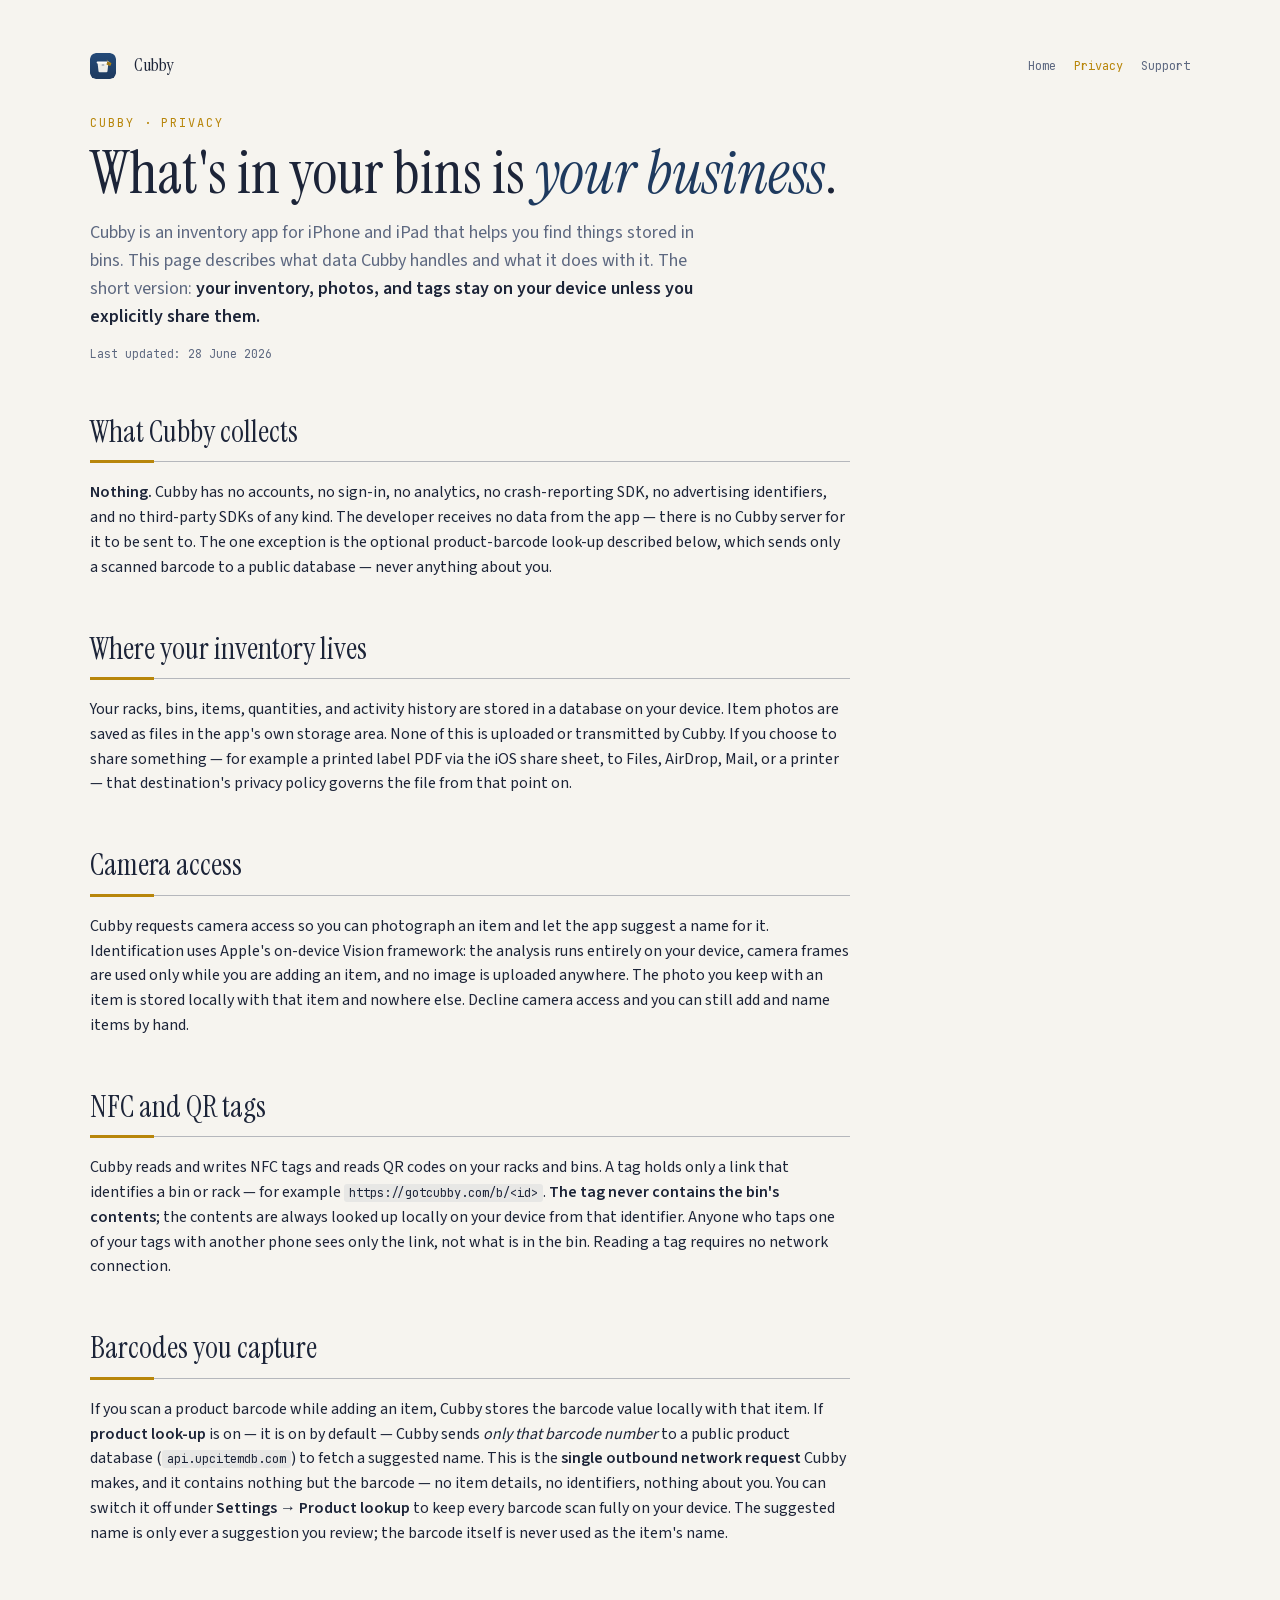
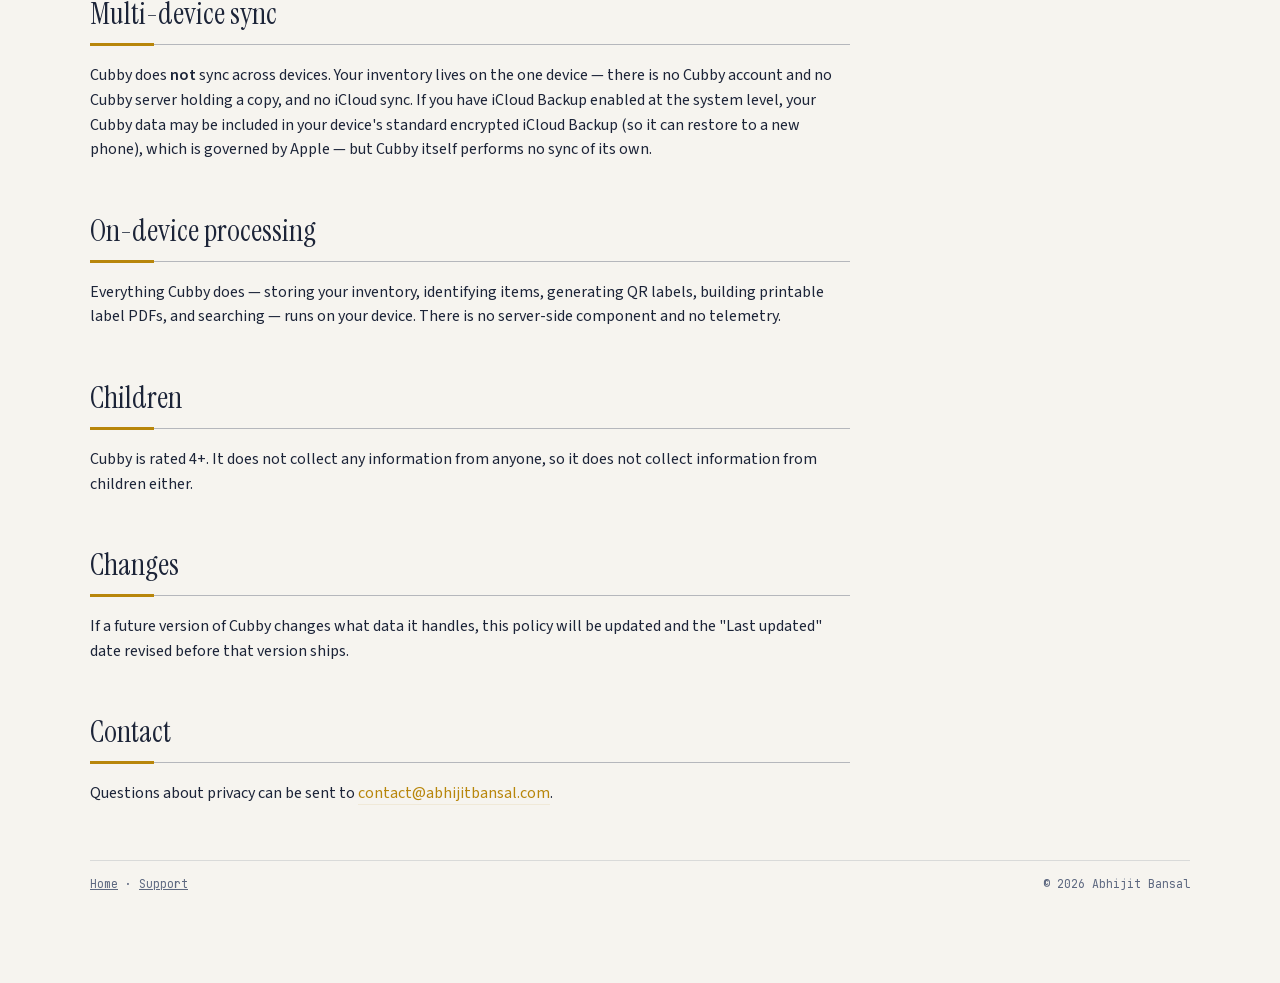
==== privacy.html @ fc081d2d "feat: wire Three.js hero, scroll-reveals, nav-swap, and video slot structure (Phase 2) Ports the des" ====
<!DOCTYPE html>
<html lang="en">
<head>
  <meta charset="utf-8">
  <meta name="viewport" content="width=device-width, initial-scale=1">
  <title>Privacy Policy — Cubby</title>
  <meta name="description" content="Cubby's privacy policy. The short version: your inventory, photos, and tags stay on your device — the only thing that ever leaves is an optional product-barcode look-up you can switch off.">
  <link rel="icon" type="image/svg+xml" href="assets/icon.svg">
  <link rel="apple-touch-icon" href="assets/icon.svg">
  <link rel="stylesheet" href="assets/style.css">
  <meta http-equiv="Content-Security-Policy" content="default-src 'self'; script-src 'self'; style-src 'self'; img-src 'self'; font-src 'self'; object-src 'none'; form-action 'none'; base-uri 'self'">
</head>
<body>
<div class="wrap">

  <nav class="site">
    <img src="assets/icon.svg" alt="">
    <span class="name">Cubby</span>
    <a href="index.html">Home</a>
    <a href="privacy.html" aria-current="page">Privacy</a>
    <a href="support.html">Support</a>
  </nav>

  <main class="prose">
    <header class="page">
      <div class="kicker">Cubby · privacy</div>
      <h1>What's in your bins is <em>your business</em>.</h1>
      <p class="lead">
        Cubby is an inventory app for iPhone and iPad that helps you find
        things stored in bins. This page describes what data Cubby handles
        and what it does with it. The short version:
        <b>your inventory, photos, and tags stay on your device unless you
        explicitly share them.</b>
      </p>
      <p class="mono">Last updated: 28 June 2026</p>
    </header>

    <h2>What Cubby collects</h2><div class="rule"></div>
    <p>
      <strong>Nothing.</strong> Cubby has no accounts, no sign-in, no
      analytics, no crash-reporting SDK, no advertising identifiers, and no
      third-party SDKs of any kind. The developer receives no data from the
      app — there is no Cubby server for it to be sent to. The one exception is
      the optional product-barcode look-up described below, which sends only a
      scanned barcode to a public database — never anything about you.
    </p>

    <h2>Where your inventory lives</h2><div class="rule"></div>
    <p>
      Your racks, bins, items, quantities, and activity history are stored
      in a database on your device. Item photos are saved as files in the
      app's own storage area. None of this is uploaded or transmitted by
      Cubby. If you choose to share something — for example a printed label
      PDF via the iOS share sheet, to Files, AirDrop, Mail, or a printer —
      that destination's privacy policy governs the file from that point on.
    </p>

    <h2>Camera access</h2><div class="rule"></div>
    <p>
      Cubby requests camera access so you can photograph an item and let the
      app suggest a name for it. Identification uses Apple's on-device Vision
      framework: the analysis runs entirely on your device, camera frames are
      used only while you are adding an item, and no image is uploaded
      anywhere. The photo you keep with an item is stored locally with that
      item and nowhere else. Decline camera access and you can still add and
      name items by hand.
    </p>

    <h2>NFC and QR tags</h2><div class="rule"></div>
    <p>
      Cubby reads and writes NFC tags and reads QR codes on your racks and
      bins. A tag holds only a link that identifies a bin or rack — for
      example <code>https://gotcubby.com/b/&lt;id&gt;</code>. <strong>The tag
      never contains the bin's contents</strong>; the contents are always
      looked up locally on your device from that identifier. Anyone who taps
      one of your tags with another phone sees only the link, not what is in
      the bin. Reading a tag requires no network connection.
    </p>

    <h2>Barcodes you capture</h2><div class="rule"></div>
    <p>
      If you scan a product barcode while adding an item, Cubby stores the
      barcode value locally with that item. If <strong>product look-up</strong>
      is on — it is on by default — Cubby sends <em>only that barcode number</em>
      to a public product database (<code>api.upcitemdb.com</code>) to fetch a
      suggested name. This is the <strong>single outbound network request</strong>
      Cubby makes, and it contains nothing but the barcode — no item details, no
      identifiers, nothing about you. You can switch it off under
      <strong>Settings → Product lookup</strong> to keep every barcode scan fully
      on your device. The suggested name is only ever a suggestion you review;
      the barcode itself is never used as the item's name.
    </p>

    <h2>Multi-device sync</h2><div class="rule"></div>
    <p>
      Cubby does <strong>not</strong> sync across devices. Your inventory lives on
      the one device — there is no Cubby account and no Cubby server holding a
      copy, and no iCloud sync. If you have iCloud Backup enabled at the system
      level, your Cubby data may be included in your device's standard encrypted
      iCloud Backup (so it can restore to a new phone), which is governed by
      Apple — but Cubby itself performs no sync of its own.
    </p>

    <h2>On-device processing</h2><div class="rule"></div>
    <p>
      Everything Cubby does — storing your inventory, identifying items,
      generating QR labels, building printable label PDFs, and searching —
      runs on your device. There is no server-side component and no telemetry.
    </p>

    <h2>Children</h2><div class="rule"></div>
    <p>
      Cubby is rated 4+. It does not collect any information from anyone, so
      it does not collect information from children either.
    </p>

    <h2>Changes</h2><div class="rule"></div>
    <p>
      If a future version of Cubby changes what data it handles, this policy
      will be updated and the "Last updated" date revised before that version
      ships.
    </p>

    <h2>Contact</h2><div class="rule"></div>
    <p>
      Questions about privacy can be sent to
      <a href="mailto:contact@abhijitbansal.com">contact@abhijitbansal.com</a>.
    </p>
  </main>

  <footer class="site">
    <span><a href="index.html">Home</a> · <a href="support.html">Support</a></span>
    <span>© 2026 Abhijit Bansal</span>
  </footer>

</div>
</body>
</html>
---- assets/style.css ----
/* Cubby site theme — shared by index/privacy/support.
   Self-hosted fonts (latin subsets) — no third-party requests, no CDNs,
   no trackers. The site mirrors the app's promise: nothing leaves your device. */
@font-face{font-family:'Instrument Serif';font-style:normal;font-weight:400;font-display:swap;src:url(fonts/instrument-serif-regular.woff2) format('woff2')}
@font-face{font-family:'Instrument Serif';font-style:italic;font-weight:400;font-display:swap;src:url(fonts/instrument-serif-italic.woff2) format('woff2')}
@font-face{font-family:'JetBrains Mono';font-style:normal;font-weight:400 600;font-display:swap;src:url(fonts/jetbrains-mono.woff2) format('woff2')}
@font-face{font-family:'Source Sans 3';font-style:normal;font-weight:400 600;font-display:swap;src:url(fonts/source-sans-3.woff2) format('woff2')}

:root{
  --bg:#f6f4ef;
  --surface:#fffdf9;
  --border:rgba(30,42,70,.13);
  --border-strong:rgba(30,42,70,.3);
  --text:#1c2438;
  --text-dim:#5d6880;
  --navy:#1e3a5f;
  --navy-dim:rgba(30,58,95,.07);
  --gold:#b8860b;
  --gold-dim:rgba(184,134,11,.1);
  --rose:#9f3a52;
  --sage:#4a7c59;
  --font-display:'Instrument Serif',Georgia,serif;
  --font-body:'Source Sans 3',-apple-system,sans-serif;
  --font-mono:'JetBrains Mono',ui-monospace,monospace;
}
@media (prefers-color-scheme: dark){
  :root{
    --bg:#151a26;
    --surface:#1d2433;
    --border:rgba(200,215,240,.12);
    --border-strong:rgba(200,215,240,.3);
    --text:#e6eaf2;
    --text-dim:#9aa6bd;
    --navy:#7da7d9;
    --navy-dim:rgba(125,167,217,.1);
    --gold:#d9a93f;
    --gold-dim:rgba(217,169,63,.12);
    --rose:#d97a91;
    --sage:#7fb78f;
  }
}

*{box-sizing:border-box;margin:0;min-width:0}
body{background:var(--bg);color:var(--text);font-family:var(--font-body);line-height:1.55;padding:52px 24px 90px;-webkit-font-smoothing:antialiased}
.wrap{max-width:1100px;margin:0 auto}
/* Prose pages (privacy/support) share the full-width wrap so nav + footer
   line up with the landing page; only the reading column is narrowed. */
main.prose{max-width:760px}

/* Top navigation */
nav.site{font-family:var(--font-mono);font-size:12px;margin-bottom:34px;display:flex;align-items:center;gap:18px;flex-wrap:wrap}
nav.site img{width:26px;height:26px;border-radius:6px}
nav.site .name{font-family:var(--font-display);font-size:18px;color:var(--text);margin-right:auto}
nav.site a{color:var(--text-dim);text-decoration:none}
nav.site a:hover{color:var(--text)}
nav.site a[aria-current="page"]{color:var(--gold)}

/* Page header */
header.page{max-width:760px;margin-bottom:14px}
.kicker{font-family:var(--font-mono);font-size:12px;letter-spacing:.16em;text-transform:uppercase;color:var(--gold)}
h1{font-family:var(--font-display);font-size:clamp(38px,6vw,60px);font-weight:400;line-height:1.05;margin:10px 0 14px}
h1 em{font-style:italic;color:var(--navy)}
.lead{font-size:18px;color:var(--text-dim);max-width:640px}
.lead b{color:var(--text)}

/* Section headings with gold-accented rule */
h2{font-family:var(--font-display);font-size:30px;font-weight:400;margin:46px 0 4px}
.rule{height:1px;background:var(--border-strong);margin:6px 0 18px;position:relative}
.rule::before{content:"";position:absolute;left:0;top:-1px;width:64px;height:3px;background:var(--gold)}
h3{font-size:16px;font-weight:600;margin:26px 0 6px}

/* Prose (privacy / support) */
p{margin:0 0 14px}
main p a,main li a{color:var(--gold);text-decoration:none;border-bottom:1px solid var(--gold-dim)}
main p a:hover,main li a:hover{border-bottom-color:var(--gold)}
ul{padding-left:22px;margin:0 0 14px}
li{margin-bottom:6px}
code{font-family:var(--font-mono);font-size:12px;background:var(--navy-dim);padding:1px 5px;border-radius:3px;color:var(--text)}
.muted{color:var(--text-dim)}
.small{font-size:13px}
.mono{font-family:var(--font-mono);font-size:11.5px;color:var(--text-dim)}

/* Landing hero */
.hero{display:flex;align-items:center;gap:22px;margin:0 0 8px}
.hero img{width:84px;height:84px;border-radius:20px;border:1px solid var(--border)}

/* Demo animation (simulator-captured) */
.demo{margin:30px 0 10px;display:flex;flex-direction:column;align-items:center;gap:11px}
.demo img{width:300px;max-width:100%;height:auto;border-radius:30px;border:1px solid var(--border);box-shadow:0 20px 54px rgba(30,42,70,.20)}
.demo figcaption{font-family:var(--font-mono);font-size:11.5px;letter-spacing:.04em;color:var(--text-dim);text-align:center}

/* Card grid — auto-fill minmax so it reflows from one column (phone) to
   two-plus (tablet/desktop) on its own. Never hardcode a column count. */
.grid{display:grid;grid-template-columns:repeat(auto-fill,minmax(300px,1fr));gap:13px}
.ve-card{border:1px solid var(--border);background:var(--surface);padding:15px 17px;border-radius:4px;position:relative}
.ve-card h3{font-size:15.5px;font-weight:600;margin:0 0 4px}
.ve-card p{font-size:13.5px;color:var(--text-dim);margin:0}

/* Numbered "how it works" steps */
.steps{display:grid;grid-template-columns:repeat(auto-fill,minmax(260px,1fr));gap:13px;counter-reset:step}
.step{border:1px solid var(--border);background:var(--surface);padding:15px 17px 16px 17px;border-radius:4px;position:relative}
.step h3{margin:0 0 4px;font-size:15.5px}
.step p{font-size:13.5px;color:var(--text-dim);margin:0}
.step::before{counter-increment:step;content:counter(step);font-family:var(--font-mono);font-size:11px;font-weight:600;color:var(--bg);background:var(--gold);width:22px;height:22px;border-radius:50%;display:inline-flex;align-items:center;justify-content:center;margin-bottom:9px}

/* Call to action */
.cta{display:inline-block;font-family:var(--font-mono);font-size:13px;font-weight:600;color:var(--bg);background:var(--gold);padding:10px 18px;border-radius:3px;text-decoration:none;margin:6px 14px 6px 0}
.cta:hover{filter:brightness(1.08)}
.cta-quiet{display:inline-block;font-family:var(--font-mono);font-size:13px;color:var(--gold);border:1px solid var(--border-strong);padding:9px 18px;border-radius:3px;text-decoration:none;margin:6px 0}
.cta-quiet:hover{border-color:var(--gold)}

footer.site{margin-top:54px;border-top:1px solid var(--border);padding-top:14px;font-family:var(--font-mono);font-size:11.5px;color:var(--text-dim);display:flex;justify-content:space-between;flex-wrap:wrap;gap:8px}
footer.site a{color:inherit}

@media (prefers-reduced-motion: no-preference){
  .ve-card,.step{animation:rise .45s ease both}
  @keyframes rise{from{opacity:0;transform:translateY(8px)}to{opacity:1;transform:none}}
}
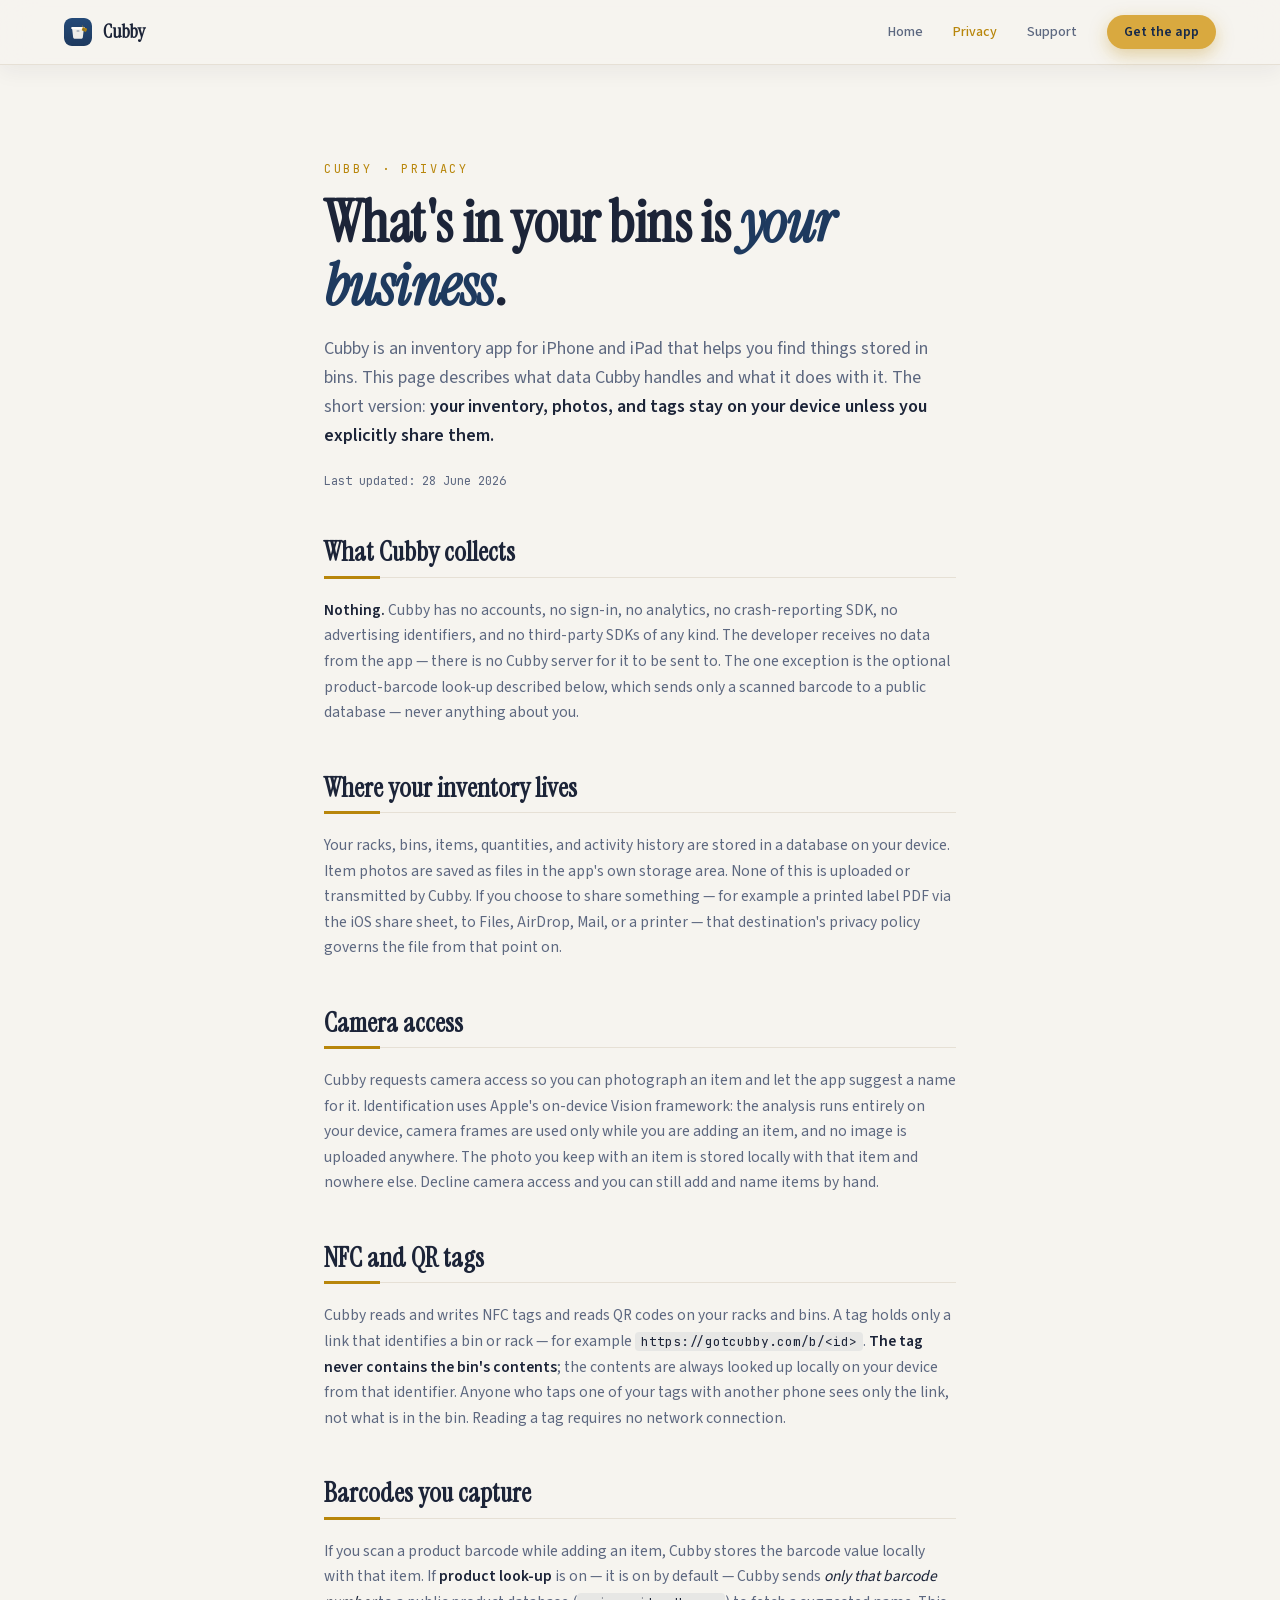
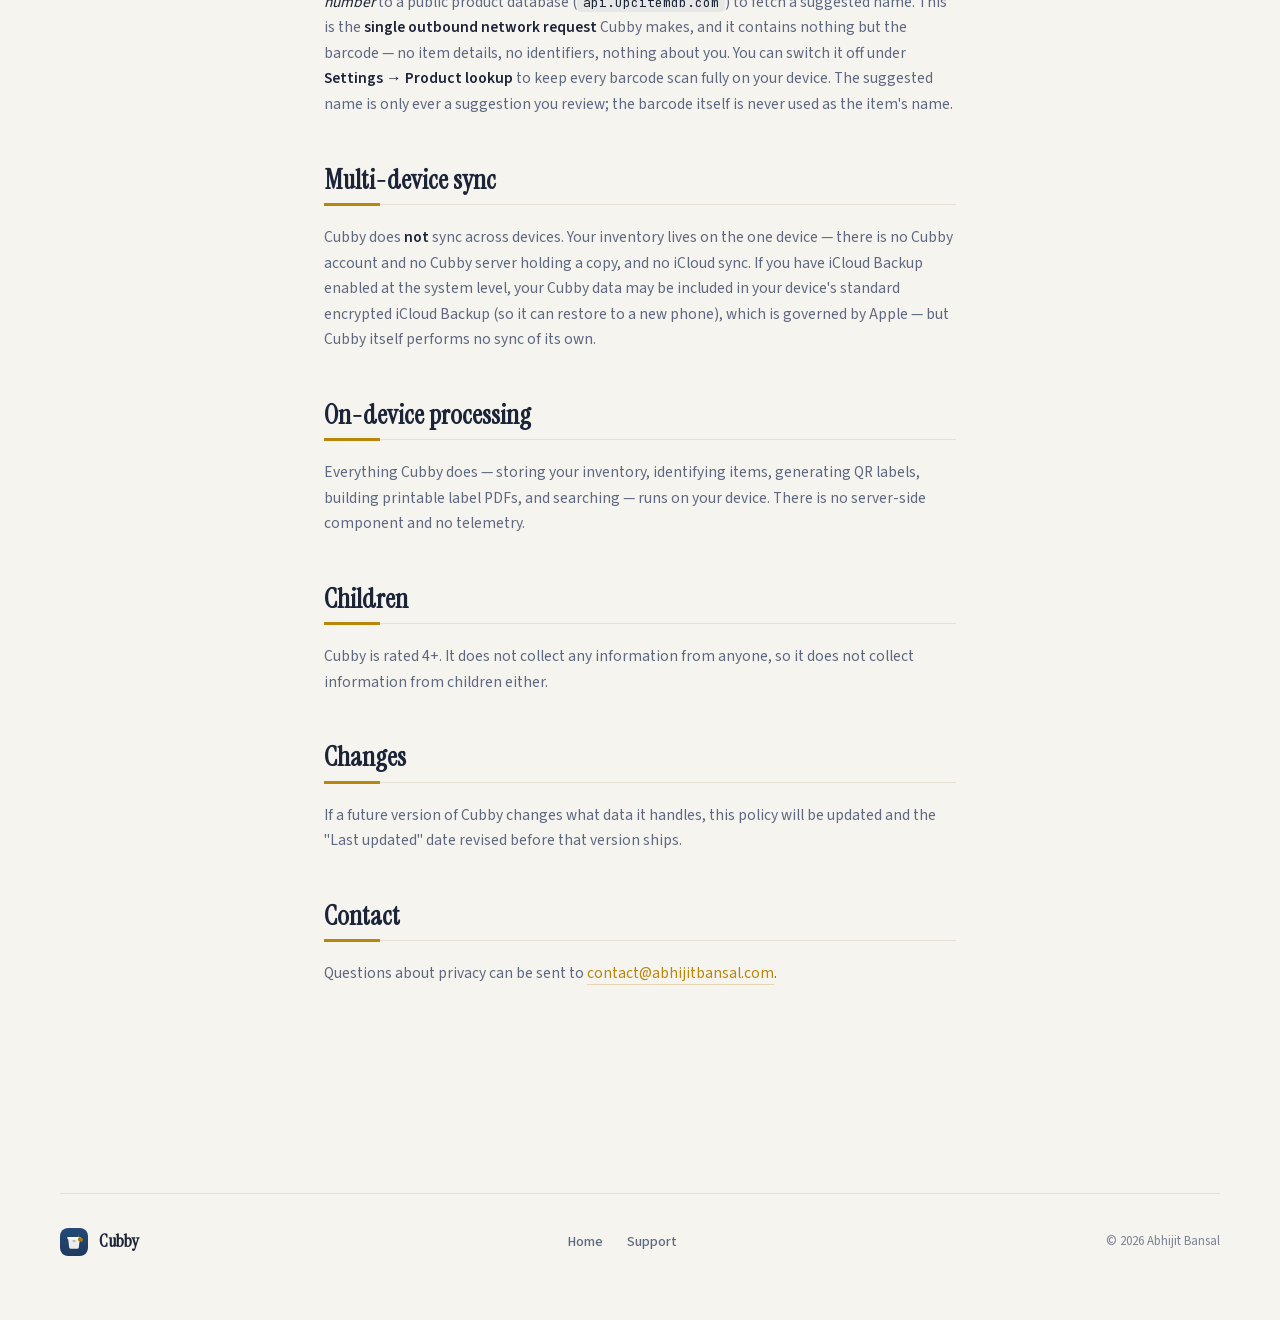
==== commit 8bcc9dd6: "fix: bring privacy/support onto the new site theme, fix hero-inset bug privacy.html and support.html" ====
--- a/privacy.html
+++ b/privacy.html
@@ -8,129 +8,145 @@
   <link rel="icon" type="image/svg+xml" href="assets/icon.svg">
   <link rel="apple-touch-icon" href="assets/icon.svg">
   <link rel="stylesheet" href="assets/style.css">
-  <meta http-equiv="Content-Security-Policy" content="default-src 'self'; script-src 'self'; style-src 'self'; img-src 'self'; font-src 'self'; object-src 'none'; form-action 'none'; base-uri 'self'">
+  <link rel="stylesheet" href="assets/home.css">
+  <link rel="stylesheet" href="assets/legal.css">
+  <meta http-equiv="Content-Security-Policy" content="default-src 'self'; script-src 'none'; style-src 'self'; img-src 'self'; font-src 'self'; object-src 'none'; form-action 'none'; base-uri 'self'">
 </head>
-<body>
-<div class="wrap">
+<body class="home-page">
+<div class="home" id="top">
 
-  <nav class="site">
-    <img src="assets/icon.svg" alt="">
-    <span class="name">Cubby</span>
-    <a href="index.html">Home</a>
-    <a href="privacy.html" aria-current="page">Privacy</a>
-    <a href="support.html">Support</a>
+  <nav class="home-nav home-nav--page">
+    <a class="brand" href="index.html">
+      <img src="assets/icon.svg" alt="">
+      <span class="name">Cubby</span>
+    </a>
+    <div class="links">
+      <a href="index.html">Home</a>
+      <a href="privacy.html" aria-current="page">Privacy</a>
+      <a href="support.html">Support</a>
+      <a class="cta-pill" href="index.html#download">Get the app</a>
+    </div>
   </nav>
 
-  <main class="prose">
-    <header class="page">
-      <div class="kicker">Cubby · privacy</div>
+  <main class="legal">
+    <div class="legal-header">
+      <div class="legal-kicker">Cubby · privacy</div>
       <h1>What's in your bins is <em>your business</em>.</h1>
-      <p class="lead">
+      <p class="legal-lead">
         Cubby is an inventory app for iPhone and iPad that helps you find
         things stored in bins. This page describes what data Cubby handles
         and what it does with it. The short version:
         <b>your inventory, photos, and tags stay on your device unless you
         explicitly share them.</b>
       </p>
-      <p class="mono">Last updated: 28 June 2026</p>
-    </header>
+      <p class="legal-meta">Last updated: 28 June 2026</p>
+    </div>
 
-    <h2>What Cubby collects</h2><div class="rule"></div>
-    <p>
-      <strong>Nothing.</strong> Cubby has no accounts, no sign-in, no
-      analytics, no crash-reporting SDK, no advertising identifiers, and no
-      third-party SDKs of any kind. The developer receives no data from the
-      app — there is no Cubby server for it to be sent to. The one exception is
-      the optional product-barcode look-up described below, which sends only a
-      scanned barcode to a public database — never anything about you.
-    </p>
+    <div class="legal-content">
+      <h2>What Cubby collects</h2><div class="rule"></div>
+      <p>
+        <strong>Nothing.</strong> Cubby has no accounts, no sign-in, no
+        analytics, no crash-reporting SDK, no advertising identifiers, and no
+        third-party SDKs of any kind. The developer receives no data from the
+        app — there is no Cubby server for it to be sent to. The one exception is
+        the optional product-barcode look-up described below, which sends only a
+        scanned barcode to a public database — never anything about you.
+      </p>
 
-    <h2>Where your inventory lives</h2><div class="rule"></div>
-    <p>
-      Your racks, bins, items, quantities, and activity history are stored
-      in a database on your device. Item photos are saved as files in the
-      app's own storage area. None of this is uploaded or transmitted by
-      Cubby. If you choose to share something — for example a printed label
-      PDF via the iOS share sheet, to Files, AirDrop, Mail, or a printer —
-      that destination's privacy policy governs the file from that point on.
-    </p>
+      <h2>Where your inventory lives</h2><div class="rule"></div>
+      <p>
+        Your racks, bins, items, quantities, and activity history are stored
+        in a database on your device. Item photos are saved as files in the
+        app's own storage area. None of this is uploaded or transmitted by
+        Cubby. If you choose to share something — for example a printed label
+        PDF via the iOS share sheet, to Files, AirDrop, Mail, or a printer —
+        that destination's privacy policy governs the file from that point on.
+      </p>
 
-    <h2>Camera access</h2><div class="rule"></div>
-    <p>
-      Cubby requests camera access so you can photograph an item and let the
-      app suggest a name for it. Identification uses Apple's on-device Vision
-      framework: the analysis runs entirely on your device, camera frames are
-      used only while you are adding an item, and no image is uploaded
-      anywhere. The photo you keep with an item is stored locally with that
-      item and nowhere else. Decline camera access and you can still add and
-      name items by hand.
-    </p>
+      <h2>Camera access</h2><div class="rule"></div>
+      <p>
+        Cubby requests camera access so you can photograph an item and let the
+        app suggest a name for it. Identification uses Apple's on-device Vision
+        framework: the analysis runs entirely on your device, camera frames are
+        used only while you are adding an item, and no image is uploaded
+        anywhere. The photo you keep with an item is stored locally with that
+        item and nowhere else. Decline camera access and you can still add and
+        name items by hand.
+      </p>
 
-    <h2>NFC and QR tags</h2><div class="rule"></div>
-    <p>
-      Cubby reads and writes NFC tags and reads QR codes on your racks and
-      bins. A tag holds only a link that identifies a bin or rack — for
-      example <code>https://gotcubby.com/b/&lt;id&gt;</code>. <strong>The tag
-      never contains the bin's contents</strong>; the contents are always
-      looked up locally on your device from that identifier. Anyone who taps
-      one of your tags with another phone sees only the link, not what is in
-      the bin. Reading a tag requires no network connection.
-    </p>
+      <h2>NFC and QR tags</h2><div class="rule"></div>
+      <p>
+        Cubby reads and writes NFC tags and reads QR codes on your racks and
+        bins. A tag holds only a link that identifies a bin or rack — for
+        example <code>https://gotcubby.com/b/&lt;id&gt;</code>. <strong>The tag
+        never contains the bin's contents</strong>; the contents are always
+        looked up locally on your device from that identifier. Anyone who taps
+        one of your tags with another phone sees only the link, not what is in
+        the bin. Reading a tag requires no network connection.
+      </p>
 
-    <h2>Barcodes you capture</h2><div class="rule"></div>
-    <p>
-      If you scan a product barcode while adding an item, Cubby stores the
-      barcode value locally with that item. If <strong>product look-up</strong>
-      is on — it is on by default — Cubby sends <em>only that barcode number</em>
-      to a public product database (<code>api.upcitemdb.com</code>) to fetch a
-      suggested name. This is the <strong>single outbound network request</strong>
-      Cubby makes, and it contains nothing but the barcode — no item details, no
-      identifiers, nothing about you. You can switch it off under
-      <strong>Settings → Product lookup</strong> to keep every barcode scan fully
-      on your device. The suggested name is only ever a suggestion you review;
-      the barcode itself is never used as the item's name.
-    </p>
+      <h2>Barcodes you capture</h2><div class="rule"></div>
+      <p>
+        If you scan a product barcode while adding an item, Cubby stores the
+        barcode value locally with that item. If <strong>product look-up</strong>
+        is on — it is on by default — Cubby sends <em>only that barcode number</em>
+        to a public product database (<code>api.upcitemdb.com</code>) to fetch a
+        suggested name. This is the <strong>single outbound network request</strong>
+        Cubby makes, and it contains nothing but the barcode — no item details, no
+        identifiers, nothing about you. You can switch it off under
+        <strong>Settings → Product lookup</strong> to keep every barcode scan fully
+        on your device. The suggested name is only ever a suggestion you review;
+        the barcode itself is never used as the item's name.
+      </p>
 
-    <h2>Multi-device sync</h2><div class="rule"></div>
-    <p>
-      Cubby does <strong>not</strong> sync across devices. Your inventory lives on
-      the one device — there is no Cubby account and no Cubby server holding a
-      copy, and no iCloud sync. If you have iCloud Backup enabled at the system
-      level, your Cubby data may be included in your device's standard encrypted
-      iCloud Backup (so it can restore to a new phone), which is governed by
-      Apple — but Cubby itself performs no sync of its own.
-    </p>
+      <h2>Multi-device sync</h2><div class="rule"></div>
+      <p>
+        Cubby does <strong>not</strong> sync across devices. Your inventory lives on
+        the one device — there is no Cubby account and no Cubby server holding a
+        copy, and no iCloud sync. If you have iCloud Backup enabled at the system
+        level, your Cubby data may be included in your device's standard encrypted
+        iCloud Backup (so it can restore to a new phone), which is governed by
+        Apple — but Cubby itself performs no sync of its own.
+      </p>
 
-    <h2>On-device processing</h2><div class="rule"></div>
-    <p>
-      Everything Cubby does — storing your inventory, identifying items,
-      generating QR labels, building printable label PDFs, and searching —
-      runs on your device. There is no server-side component and no telemetry.
-    </p>
+      <h2>On-device processing</h2><div class="rule"></div>
+      <p>
+        Everything Cubby does — storing your inventory, identifying items,
+        generating QR labels, building printable label PDFs, and searching —
+        runs on your device. There is no server-side component and no telemetry.
+      </p>
 
-    <h2>Children</h2><div class="rule"></div>
-    <p>
-      Cubby is rated 4+. It does not collect any information from anyone, so
-      it does not collect information from children either.
-    </p>
+      <h2>Children</h2><div class="rule"></div>
+      <p>
+        Cubby is rated 4+. It does not collect any information from anyone, so
+        it does not collect information from children either.
+      </p>
 
-    <h2>Changes</h2><div class="rule"></div>
-    <p>
-      If a future version of Cubby changes what data it handles, this policy
-      will be updated and the "Last updated" date revised before that version
-      ships.
-    </p>
+      <h2>Changes</h2><div class="rule"></div>
+      <p>
+        If a future version of Cubby changes what data it handles, this policy
+        will be updated and the "Last updated" date revised before that version
+        ships.
+      </p>
 
-    <h2>Contact</h2><div class="rule"></div>
-    <p>
-      Questions about privacy can be sent to
-      <a href="mailto:contact@abhijitbansal.com">contact@abhijitbansal.com</a>.
-    </p>
+      <h2>Contact</h2><div class="rule"></div>
+      <p>
+        Questions about privacy can be sent to
+        <a href="mailto:contact@abhijitbansal.com">contact@abhijitbansal.com</a>.
+      </p>
+    </div>
   </main>
 
-  <footer class="site">
-    <span><a href="index.html">Home</a> · <a href="support.html">Support</a></span>
-    <span>© 2026 Abhijit Bansal</span>
+  <footer class="home-footer home-footer--page">
+    <a class="brand" href="index.html">
+      <img src="assets/icon.svg" alt="">
+      <span class="name">Cubby</span>
+    </a>
+    <div class="links">
+      <a href="index.html">Home</a>
+      <a href="support.html">Support</a>
+    </div>
+    <div class="copyright">© 2026 Abhijit Bansal</div>
   </footer>
 
 </div>
--- a/assets/style.css
+++ b/assets/style.css
@@ -8,17 +8,7 @@
 
 :root{
   --bg:#f6f4ef;
-  --surface:#fffdf9;
-  --border:rgba(30,42,70,.13);
-  --border-strong:rgba(30,42,70,.3);
   --text:#1c2438;
-  --text-dim:#5d6880;
-  --navy:#1e3a5f;
-  --navy-dim:rgba(30,58,95,.07);
-  --gold:#b8860b;
-  --gold-dim:rgba(184,134,11,.1);
-  --rose:#9f3a52;
-  --sage:#4a7c59;
   --font-display:'Instrument Serif',Georgia,serif;
   --font-body:'Source Sans 3',-apple-system,sans-serif;
   --font-mono:'JetBrains Mono',ui-monospace,monospace;
@@ -26,93 +16,17 @@
 @media (prefers-color-scheme: dark){
   :root{
     --bg:#151a26;
-    --surface:#1d2433;
-    --border:rgba(200,215,240,.12);
-    --border-strong:rgba(200,215,240,.3);
     --text:#e6eaf2;
-    --text-dim:#9aa6bd;
-    --navy:#7da7d9;
-    --navy-dim:rgba(125,167,217,.1);
-    --gold:#d9a93f;
-    --gold-dim:rgba(217,169,63,.12);
-    --rose:#d97a91;
-    --sage:#7fb78f;
   }
 }
 
 *{box-sizing:border-box;margin:0;min-width:0}
-body{background:var(--bg);color:var(--text);font-family:var(--font-body);line-height:1.55;padding:52px 24px 90px;-webkit-font-smoothing:antialiased}
-.wrap{max-width:1100px;margin:0 auto}
-/* Prose pages (privacy/support) share the full-width wrap so nav + footer
-   line up with the landing page; only the reading column is narrowed. */
-main.prose{max-width:760px}
-
-/* Top navigation */
-nav.site{font-family:var(--font-mono);font-size:12px;margin-bottom:34px;display:flex;align-items:center;gap:18px;flex-wrap:wrap}
-nav.site img{width:26px;height:26px;border-radius:6px}
-nav.site .name{font-family:var(--font-display);font-size:18px;color:var(--text);margin-right:auto}
-nav.site a{color:var(--text-dim);text-decoration:none}
-nav.site a:hover{color:var(--text)}
-nav.site a[aria-current="page"]{color:var(--gold)}
-
-/* Page header */
-header.page{max-width:760px;margin-bottom:14px}
-.kicker{font-family:var(--font-mono);font-size:12px;letter-spacing:.16em;text-transform:uppercase;color:var(--gold)}
-h1{font-family:var(--font-display);font-size:clamp(38px,6vw,60px);font-weight:400;line-height:1.05;margin:10px 0 14px}
-h1 em{font-style:italic;color:var(--navy)}
-.lead{font-size:18px;color:var(--text-dim);max-width:640px}
-.lead b{color:var(--text)}
-
-/* Section headings with gold-accented rule */
-h2{font-family:var(--font-display);font-size:30px;font-weight:400;margin:46px 0 4px}
-.rule{height:1px;background:var(--border-strong);margin:6px 0 18px;position:relative}
-.rule::before{content:"";position:absolute;left:0;top:-1px;width:64px;height:3px;background:var(--gold)}
-h3{font-size:16px;font-weight:600;margin:26px 0 6px}
-
-/* Prose (privacy / support) */
-p{margin:0 0 14px}
-main p a,main li a{color:var(--gold);text-decoration:none;border-bottom:1px solid var(--gold-dim)}
-main p a:hover,main li a:hover{border-bottom-color:var(--gold)}
-ul{padding-left:22px;margin:0 0 14px}
-li{margin-bottom:6px}
-code{font-family:var(--font-mono);font-size:12px;background:var(--navy-dim);padding:1px 5px;border-radius:3px;color:var(--text)}
-.muted{color:var(--text-dim)}
-.small{font-size:13px}
-.mono{font-family:var(--font-mono);font-size:11.5px;color:var(--text-dim)}
-
-/* Landing hero */
-.hero{display:flex;align-items:center;gap:22px;margin:0 0 8px}
-.hero img{width:84px;height:84px;border-radius:20px;border:1px solid var(--border)}
-
-/* Demo animation (simulator-captured) */
-.demo{margin:30px 0 10px;display:flex;flex-direction:column;align-items:center;gap:11px}
-.demo img{width:300px;max-width:100%;height:auto;border-radius:30px;border:1px solid var(--border);box-shadow:0 20px 54px rgba(30,42,70,.20)}
-.demo figcaption{font-family:var(--font-mono);font-size:11.5px;letter-spacing:.04em;color:var(--text-dim);text-align:center}
-
-/* Card grid — auto-fill minmax so it reflows from one column (phone) to
-   two-plus (tablet/desktop) on its own. Never hardcode a column count. */
-.grid{display:grid;grid-template-columns:repeat(auto-fill,minmax(300px,1fr));gap:13px}
-.ve-card{border:1px solid var(--border);background:var(--surface);padding:15px 17px;border-radius:4px;position:relative}
-.ve-card h3{font-size:15.5px;font-weight:600;margin:0 0 4px}
-.ve-card p{font-size:13.5px;color:var(--text-dim);margin:0}
-
-/* Numbered "how it works" steps */
-.steps{display:grid;grid-template-columns:repeat(auto-fill,minmax(260px,1fr));gap:13px;counter-reset:step}
-.step{border:1px solid var(--border);background:var(--surface);padding:15px 17px 16px 17px;border-radius:4px;position:relative}
-.step h3{margin:0 0 4px;font-size:15.5px}
-.step p{font-size:13.5px;color:var(--text-dim);margin:0}
-.step::before{counter-increment:step;content:counter(step);font-family:var(--font-mono);font-size:11px;font-weight:600;color:var(--bg);background:var(--gold);width:22px;height:22px;border-radius:50%;display:inline-flex;align-items:center;justify-content:center;margin-bottom:9px}
-
-/* Call to action */
-.cta{display:inline-block;font-family:var(--font-mono);font-size:13px;font-weight:600;color:var(--bg);background:var(--gold);padding:10px 18px;border-radius:3px;text-decoration:none;margin:6px 14px 6px 0}
-.cta:hover{filter:brightness(1.08)}
-.cta-quiet{display:inline-block;font-family:var(--font-mono);font-size:13px;color:var(--gold);border:1px solid var(--border-strong);padding:9px 18px;border-radius:3px;text-decoration:none;margin:6px 0}
-.cta-quiet:hover{border-color:var(--gold)}
-
-footer.site{margin-top:54px;border-top:1px solid var(--border);padding-top:14px;font-family:var(--font-mono);font-size:11.5px;color:var(--text-dim);display:flex;justify-content:space-between;flex-wrap:wrap;gap:8px}
-footer.site a{color:inherit}
-
-@media (prefers-reduced-motion: no-preference){
-  .ve-card,.step{animation:rise .45s ease both}
-  @keyframes rise{from{opacity:0;transform:translateY(8px)}to{opacity:1;transform:none}}
-}
+/* No body padding here: index/privacy/support are all `.home`-scoped pages
+   now (see home.css) and handle their own section spacing. An unscoped
+   `padding` on body used to inset the full-bleed hero by 52/24px — easy to
+   miss because the padding area's color happened to match the hero's own
+   dark edge tone in dark mode. --bg/--text stay adaptive here only as a
+   pre-.home-page-class fallback (see legal.css's body.home-page override,
+   and home.css's own fixed-theme components) — every visible component now
+   lives in home.css/legal.css, scoped under `.home`. */
+body{background:var(--bg);color:var(--text);font-family:var(--font-body);line-height:1.55;-webkit-font-smoothing:antialiased}
--- a/assets/home.css
+++ b/assets/home.css
@@ -0,0 +1,297 @@
+/* Cubby marketing site shell (design_handoff_website rebuild, static pass).
+   Scoped under `.home` — index.html, privacy.html, and support.html all load
+   this file and share its nav/footer/typography components (see legal.css
+   for the privacy/support-specific prose + static-nav variants layered on
+   top). Uses the FIXED, non-adaptive design tokens from the handoff README
+   verbatim (light/dark sections are a fixed brand pattern, not a
+   prefers-color-scheme toggle) — this is intentional, not an oversight; the
+   whole site does not follow system dark mode. No JavaScript on index.html:
+   every effect here is plain CSS (transitions, :hover, @keyframes,
+   scroll-snap) except the hero/reveal/nav scripts loaded separately.
+
+   Every ruleset below is scoped under `.home` — index.html loads BOTH
+   style.css and this file, and style.css has several unscoped bare-element
+   and bare-class rules (h1, h2, h3, p, .hero, .name, .small, ...) that would
+   otherwise win or bleed through on ties. The `.hero` class name in
+   particular collided with an unrelated existing `.hero` class in style.css,
+   so this page's hero section is named `.home-hero` instead. */
+
+:root{
+  --paper:#F6F4EF;
+  --paper-deep:#EFEBE2;
+  --surface:#FFFDF9;
+  --ink:#1C2438;
+  --ink-dim:#5D6880;
+  --home-navy:#1E3A5F;
+  --home-navy-deep:#16294A;
+  --hero-1:#1A3355;
+  --hero-2:#0F2036;
+  --hero-3:#0A1424;
+  --home-gold:#B8860B;
+  --gold-bright:#D9A93F;
+  --gold-web:#E6B84B;
+  --home-rose:#9F3A52;
+  --home-sage:#4A7C59;
+  --hairline:#E6E0D5;
+  --hairline-2:#EAE3D6;
+  --hairline-3:#ECE6DA;
+
+  /* Type — reuses the site's already self-hosted stand-ins (Instrument
+     Serif / Source Sans 3 / JetBrains Mono) instead of the handoff's literal
+     Georgia/system-ui/ui-monospace stand-ins (those were themselves the
+     prototype's placeholders for a system serif/sans/mono, per the
+     handoff README's own Type section). */
+  --home-font-display:var(--font-display,'Instrument Serif',Georgia,serif);
+  --home-font-body:var(--font-body,'Source Sans 3',-apple-system,sans-serif);
+  --home-font-mono:var(--font-mono,'JetBrains Mono',ui-monospace,monospace);
+}
+
+.home{font-family:var(--home-font-body);color:var(--ink);-webkit-font-smoothing:antialiased;line-height:1.5}
+.home *{box-sizing:border-box}
+.home h1,.home h2,.home h3,.home p,.home figure,.home ul{margin:0;padding:0}
+.home ul{list-style:none}
+.home a{color:inherit}
+
+/* icon <symbol> sprite defs — sits before .home in the DOM, kept out of the
+   CSP-restricted style attribute */
+.sprite-defs{display:none}
+
+/* ---------- shared building blocks ---------- */
+.home .container{max-width:1200px;margin:0 auto;padding-inline:clamp(20px,5vw,64px)}
+.home section{padding-block:clamp(74px,9vw,126px)}
+
+.home .eyebrow{font-family:var(--home-font-mono);font-size:12px;letter-spacing:.22em;text-transform:uppercase;color:var(--home-gold);margin-bottom:18px}
+.home .section-head h2{font-family:var(--home-font-display);font-weight:600;font-size:clamp(34px,4.6vw,56px);line-height:1.04;letter-spacing:-.02em;text-wrap:balance;color:var(--ink)}
+.home .section-head h2 em{font-style:italic;color:var(--home-navy)}
+.home .section-intro{font-size:clamp(16px,1.5vw,18px);line-height:1.6;color:var(--ink-dim);margin-top:20px;max-width:560px}
+
+.home .icon{width:24px;height:24px;stroke:currentColor;fill:none;stroke-width:1.8;stroke-linecap:round;stroke-linejoin:round;display:block}
+.home .icon-navy{color:var(--home-navy)}
+.home .icon-sage{color:var(--home-sage)}
+.home .icon-gold{color:var(--home-gold)}
+
+.home .icon-tile{width:48px;height:48px;border-radius:13px;display:flex;align-items:center;justify-content:center;flex:none;background:none;border:none;color:inherit}
+.home .icon-tile .icon{width:26px;height:26px}
+
+.home .pill-new{font-family:var(--home-font-mono);font-size:10px;font-weight:700;letter-spacing:.12em;color:var(--home-sage);background:#EAF1EC;border:1px solid #CFE1D5;padding:5px 9px;border-radius:999px;white-space:nowrap}
+
+/* buttons */
+.home .btn-store{display:inline-flex;align-items:center;gap:12px;background:#000;color:#fff;border:none;border-radius:14px;padding:10px 20px 10px 17px;text-decoration:none;box-shadow:0 12px 30px rgba(0,0,0,.4);cursor:default;margin:0}
+.home .btn-store .glyph{flex:none}
+.home .btn-store .lines{display:flex;flex-direction:column;line-height:1;text-align:left}
+.home .btn-store .lines .line-small{font-size:10px;letter-spacing:.03em;opacity:.92}
+.home .btn-store .lines .line-big{font-family:var(--home-font-body);font-size:19px;font-weight:600;letter-spacing:.01em;margin-top:2px}
+.home .btn-store[disabled]{opacity:.62}
+
+.home .btn-ghost{display:inline-flex;align-items:center;gap:9px;font:600 15px/1 var(--home-font-body);color:#EAF0F8;text-decoration:none;padding:14px 20px;border-radius:14px;border:1px solid rgba(234,240,248,.28);background:rgba(234,240,248,.05);transition:background .25s ease,border-color .25s ease;cursor:pointer;margin:0}
+.home a.btn-ghost:hover{background:rgba(234,240,248,.12);border-color:rgba(234,240,248,.5)}
+.home button.btn-ghost[disabled]{opacity:.6;cursor:default}
+.home .btn-ghost .icon{width:19px;height:19px}
+
+/* wraps an inert (disabled) CTA together with its explicit "Coming soon" caption */
+.home .cta-inert{display:flex;flex-direction:column;align-items:flex-start;gap:8px}
+.home .coming-soon-tag{display:inline-block;font-family:var(--home-font-mono);font-size:10px;letter-spacing:.1em;text-transform:uppercase;color:rgba(226,233,245,.55)}
+.home .download-ctas .cta-inert{align-items:center}
+
+/* cards */
+.home .card{background:var(--surface);border:1px solid var(--hairline-2);border-radius:18px;padding:28px;box-shadow:0 6px 20px rgba(28,36,56,.05);transition:transform .3s ease,box-shadow .3s ease;margin:0}
+.home .card:hover{transform:translateY(-5px);box-shadow:0 20px 40px rgba(28,36,56,.11)}
+.home .card h3{font-family:var(--home-font-display);font-weight:600;font-size:21px;line-height:1.2;margin-top:20px;color:var(--ink)}
+.home .card p{font-size:14.5px;line-height:1.6;color:var(--ink-dim);margin-top:9px}
+.home .card code{font-family:var(--home-font-mono);font-size:13px;color:var(--home-navy)}
+.home .card-head{display:flex;align-items:center;justify-content:space-between}
+
+/* navy accent card modifier — needs the same .home + two-class specificity
+   as the base .card rules above so its overrides reliably win */
+.home .card.card--navy{background:linear-gradient(158deg,var(--home-navy),#132741);color:#EAF0F8;box-shadow:0 20px 44px rgba(19,39,65,.28);position:relative;overflow:hidden;border-color:transparent}
+.home .card.card--navy:hover{box-shadow:0 28px 56px rgba(19,39,65,.36)}
+.home .card.card--navy h3{color:#fff}
+.home .card.card--navy p{color:rgba(226,233,245,.82)}
+.home .card.card--navy .icon-tile{background:rgba(217,169,63,.16);border:1px solid rgba(217,169,63,.32);color:var(--gold-web)}
+
+.home .icon-tile--slate{background:#EEF2F7;color:var(--home-navy)}
+.home .icon-tile--sage{background:#EAF1EC;color:var(--home-sage)}
+.home .icon-tile--gold{background:#F6EFDD;color:var(--home-gold)}
+.home .icon-tile--rose{background:#F5EAEC;color:var(--home-rose)}
+
+/* ---------- nav ---------- */
+/* Base state = transparent/light-text over the hero. nav.js toggles
+   .is-solid past ~0.72x viewport scroll (paper bar, blur, dark text) and
+   sets [data-nav]/[data-nav-dim] link colors to match — see assets/js/nav.js. */
+.home .home-nav{position:fixed;top:0;left:0;width:100%;z-index:60;display:flex;align-items:center;justify-content:space-between;gap:20px;padding:15px clamp(20px,5vw,64px);background:rgba(9,17,33,0);backdrop-filter:blur(3px);-webkit-backdrop-filter:blur(3px);border-bottom:1px solid rgba(255,255,255,0);transition:background .45s ease,box-shadow .45s ease,border-color .45s ease;margin:0}
+.home .home-nav.is-solid{background:rgba(246,244,239,.82);backdrop-filter:saturate(1.5) blur(16px);-webkit-backdrop-filter:saturate(1.5) blur(16px);border-bottom-color:var(--hairline);box-shadow:0 6px 22px rgba(28,36,56,.06)}
+.home .home-nav .brand{display:flex;align-items:center;gap:11px;text-decoration:none;color:#EAF0F8;transition:color .3s ease}
+.home .home-nav .brand img{width:28px;height:28px;border-radius:8px;flex:none}
+.home .home-nav .brand .name{font-family:var(--home-font-display);font-weight:600;font-size:19px;margin:0}
+.home .home-nav .links{display:flex;align-items:center;gap:clamp(14px,2.4vw,30px)}
+.home .home-nav .links a{font:500 14px/1 var(--home-font-body);color:rgba(234,240,248,.72);text-decoration:none;transition:color .2s ease}
+.home .home-nav .links a:hover{color:#EAF0F8}
+.home .home-nav .links .cta-pill{font:600 14px/1 var(--home-font-body);color:var(--home-navy-deep);background:var(--gold-bright);padding:10px 17px;border-radius:999px;text-decoration:none;box-shadow:0 6px 18px rgba(184,134,11,.34);transition:transform .25s ease,box-shadow .25s ease}
+.home .home-nav .links .cta-pill:hover{transform:translateY(-2px);box-shadow:0 10px 24px rgba(184,134,11,.44)}
+
+/* ---------- hero (named .home-hero — .hero was already taken in style.css) ---------- */
+.home .home-hero{position:relative;min-height:100vh;overflow:hidden;background:radial-gradient(125% 95% at 68% 38%,var(--hero-1) 0%,var(--hero-2) 52%,var(--hero-3) 100%);display:flex;align-items:center;margin:0;padding-block:0;gap:0;cursor:grab}
+
+/* the CSS-only fallback poster: stays in the DOM behind the canvas so the
+   hero still reads if WebGL is unavailable or before hero-scene.js mounts.
+   A blurred perspective grid, one gold cell. */
+.home .hero-poster{position:absolute;inset:0;z-index:0;display:flex;align-items:center;justify-content:center;pointer-events:none;opacity:.28;filter:blur(2px)}
+.home .hero-poster-grid{display:grid;grid-template-columns:repeat(4,58px);grid-template-rows:repeat(3,44px);gap:14px;transform:perspective(900px) rotateX(6deg) rotateY(-14deg)}
+.home .hero-poster-grid span{background:rgba(157,180,214,.16);border-radius:7px}
+.home .hero-poster-grid span.gold{background:rgba(217,169,63,.55);box-shadow:0 0 30px rgba(217,169,63,.6)}
+
+/* Three.js mount — hero-scene.js appends its <canvas> here. Sits above the
+   CSS poster, below the text scrims, so the WebGL wall reads through the
+   dark gradient exactly like the poster did. */
+.home .hero-scene{position:absolute;inset:0;z-index:1}
+
+.home .hero-scrim-x{position:absolute;inset:0;z-index:2;pointer-events:none;background:linear-gradient(96deg,rgba(9,17,33,.94) 0%,rgba(9,17,33,.78) 30%,rgba(9,17,33,.32) 52%,rgba(9,17,33,0) 72%)}
+.home .hero-scrim-y{position:absolute;inset:0;z-index:2;pointer-events:none;background:linear-gradient(180deg,rgba(9,17,33,.55) 0%,rgba(9,17,33,0) 22%,rgba(9,17,33,0) 68%,rgba(9,17,33,.7) 100%)}
+
+/* pointer-events:none on the text column lets pointer drags reach the canvas
+   underneath everywhere except the actual interactive controls (auto below) */
+.home .hero-inner{position:relative;z-index:3;max-width:1240px;margin:0 auto;padding-inline:clamp(20px,5vw,64px);width:100%;pointer-events:none}
+.home .hero-copy{max-width:640px}
+.home .hero-badge{display:inline-flex;align-items:center;gap:9px;font:600 12px/1 var(--home-font-mono);letter-spacing:.22em;color:var(--gold-web);background:rgba(217,169,63,.1);border:1px solid rgba(217,169,63,.28);padding:8px 13px;border-radius:999px;opacity:0;animation:cbHeroIn .9s cubic-bezier(.2,.7,.2,1) .15s forwards}
+.home .hero-badge .dot{width:6px;height:6px;border-radius:50%;background:var(--home-sage);box-shadow:0 0 10px var(--home-sage)}
+.home .home-hero h1{font-family:var(--home-font-display);font-weight:600;font-size:clamp(46px,7.4vw,96px);line-height:.96;letter-spacing:-.025em;color:#F5F1E8;margin:22px 0 0;text-wrap:balance;opacity:0;animation:cbHeroIn 1s cubic-bezier(.2,.7,.2,1) .28s forwards}
+.home .home-hero h1 em{font-style:italic;color:var(--gold-web)}
+.home .home-hero .hero-sub{font:400 clamp(16px,1.5vw,19px)/1.6 var(--home-font-body);color:rgba(226,233,245,.82);margin-top:24px;max-width:498px;opacity:0;animation:cbHeroIn 1s cubic-bezier(.2,.7,.2,1) .42s forwards}
+.home .hero-ctas{display:flex;flex-wrap:wrap;align-items:flex-start;gap:14px;margin-top:34px;opacity:0;animation:cbHeroIn 1s cubic-bezier(.2,.7,.2,1) .56s forwards}
+.home .hero-ctas .cta-inert,.home .hero-ctas .btn-ghost{pointer-events:auto}
+.home .hero-meta{margin-top:24px;font:500 12px/1.4 var(--home-font-mono);letter-spacing:.18em;color:rgba(180,196,222,.62);opacity:0;animation:cbHeroIn 1s cubic-bezier(.2,.7,.2,1) .7s forwards}
+
+@keyframes cbHeroIn{from{opacity:0;transform:translateY(26px)}to{opacity:1;transform:none}}
+@media (prefers-reduced-motion:reduce){
+  .home .hero-badge,.home .home-hero h1,.home .home-hero .hero-sub,.home .hero-ctas,.home .hero-meta{animation:none;opacity:1;transform:none}
+}
+
+/* the floating "found" tag. Default state below is the no-JS/WebGL-failed
+   fallback: visible, near the poster's gold cell. hero-scene.js resets
+   top/left to 0 once the scene builds successfully and takes over from
+   there via a per-frame transform from that (0,0) anchor — the two
+   positioning systems never run at the same time, so they don't fight. */
+.home .hero-tag{position:absolute;top:32%;left:66%;z-index:4;display:flex;flex-direction:column;align-items:center;pointer-events:none;opacity:1;transform:translate(-50%,-100%);will-change:transform;transition:opacity .5s ease}
+.home .hero-tag-card{display:flex;align-items:center;gap:11px;background:rgba(255,253,249,.98);border:1px solid rgba(217,169,63,.55);border-radius:13px;padding:9px 14px;box-shadow:0 18px 40px rgba(5,11,22,.55)}
+.home .hero-tag-card .icon{color:var(--home-gold);width:22px;height:22px}
+.home .hero-tag-title{font:600 13px/1.1 var(--home-font-body);color:var(--ink)}
+.home .hero-tag-found{color:var(--home-sage);font-weight:700;font-size:11px;margin-left:6px}
+.home .hero-tag-meta{font:500 11px/1.3 var(--home-font-mono);color:var(--ink-dim);margin-top:3px;letter-spacing:.18em}
+.home .hero-tag-wire{width:1px;height:28px;background:linear-gradient(var(--gold-bright),rgba(217,169,63,0))}
+
+.home .hero-drag-hint{position:absolute;right:clamp(20px,5vw,54px);bottom:34px;z-index:3;pointer-events:none;display:flex;align-items:center;gap:10px;font:500 11px/1 var(--home-font-mono);letter-spacing:.18em;color:rgba(214,224,240,.55)}
+.home .hero-drag-hint .icon{width:17px;height:17px;color:rgba(230,184,75,.85)}
+
+.home .hero-scroll-cue{position:absolute;left:50%;bottom:26px;z-index:2;transform:translateX(-50%);width:23px;height:37px;border:1.5px solid rgba(214,224,240,.4);border-radius:12px;display:flex;justify-content:center;padding-top:7px}
+.home .hero-scroll-cue span{width:3px;height:7px;border-radius:2px;background:rgba(230,184,75,.9);animation:cbScrollDot 1.8s ease-in-out infinite}
+
+@keyframes cbScrollDot{0%{transform:translateY(0);opacity:0}30%{opacity:1}100%{transform:translateY(22px);opacity:0}}
+@media (prefers-reduced-motion:reduce){.home .hero-scroll-cue span{animation:none;opacity:1}}
+
+/* ---------- marquee ---------- */
+.home .marquee{overflow:hidden;background:var(--home-navy);border-top:1px solid rgba(255,255,255,.06);border-bottom:1px solid rgba(0,0,0,.2);padding-block:17px;position:relative;z-index:1;margin:0}
+.home .marquee-track{display:flex;width:max-content;animation:cbMarquee 34s linear infinite}
+.home .marquee-set{display:flex;align-items:center;font:600 13px/1 var(--home-font-mono);letter-spacing:.16em;white-space:nowrap}
+.home .marquee-set span.word{color:#dbe5f4}
+.home .marquee-set span.dot{color:var(--gold-web);margin-inline:24px}
+@keyframes cbMarquee{from{transform:translateX(0)}to{transform:translateX(-50%)}}
+@media (prefers-reduced-motion:reduce){.home .marquee-track{animation:none}}
+
+/* ---------- features ---------- */
+.home .features{background:var(--paper)}
+.home .features-head{max-width:760px;margin-bottom:clamp(40px,5vw,64px)}
+.home .features-grid{display:grid;grid-template-columns:repeat(auto-fit,minmax(288px,1fr));gap:18px}
+
+.home .card-pulse{position:absolute;top:-30px;right:-20px;width:150px;height:150px;pointer-events:none}
+.home .card-pulse span{position:absolute;border:2px solid rgba(217,169,63,.28);border-radius:50%;animation:cbPulseRing 3s ease-out infinite}
+.home .card-pulse span:first-child{inset:0}
+.home .card-pulse span:last-child{inset:22px;animation-delay:.6s}
+@keyframes cbPulseRing{0%{transform:scale(.6);opacity:.7}80%{opacity:0}100%{transform:scale(1.7);opacity:0}}
+@media (prefers-reduced-motion:reduce){.home .card-pulse span{animation:none;opacity:0}}
+
+/* mini rack-map (Where is it? card) */
+.home .rack-map{display:grid;grid-template-columns:repeat(4,1fr);gap:5px;margin-top:16px}
+.home .rack-map-cell{height:30px;border-radius:6px;background:#EFEAE0;display:flex;align-items:center;justify-content:center;font:500 9px/1 var(--home-font-mono);color:#B3A98F}
+.home .rack-map-cell.rack-map-cell--gold{background:var(--gold-bright);color:#fff;box-shadow:0 4px 12px rgba(184,134,11,.4)}
+.home .rack-map-cell--gold .icon{width:17px;height:17px}
+
+/* ---------- how it works ---------- */
+.home .how{background:var(--paper-deep);border-top:1px solid var(--hairline-3)}
+.home .how .section-head{text-align:center;max-width:640px;margin:0 auto clamp(48px,6vw,72px)}
+.home .how-steps{display:grid;grid-template-columns:repeat(auto-fit,minmax(260px,1fr));gap:clamp(24px,3vw,44px)}
+.home .how-step{text-align:center}
+.home .how-step-tile{position:relative;width:96px;height:96px;margin:0 auto;border-radius:24px;background:var(--surface);border:1px solid var(--hairline);box-shadow:0 14px 30px rgba(28,36,56,.09);display:flex;align-items:center;justify-content:center}
+.home .how-step-tile .icon{width:40px;height:40px}
+.home .how-step-num{position:absolute;top:-12px;right:-12px;width:34px;height:34px;border-radius:50%;background:var(--home-navy);color:#fff;display:flex;align-items:center;justify-content:center;font:600 14px/1 var(--home-font-mono)}
+.home .how-step h3{font-family:var(--home-font-display);font-weight:600;font-size:22px;line-height:1.25;color:var(--ink);margin-top:24px}
+.home .how-step p{font-size:15px;line-height:1.6;color:var(--ink-dim);margin-top:10px;max-width:300px;margin-inline:auto}
+
+/* ---------- screens rail ---------- */
+.home .screens{background:var(--paper);overflow:hidden}
+.home .screens .container{padding-bottom:0}
+.home .screens-head{display:flex;flex-wrap:wrap;align-items:flex-end;justify-content:space-between;gap:20px;margin-bottom:clamp(36px,4vw,56px)}
+.home .screens-head .section-head{max-width:640px}
+.home .screens-head p{font-size:15px;line-height:1.6;color:var(--ink-dim);max-width:320px;margin:0}
+.home .screens-rail{overflow-x:auto;scroll-snap-type:x mandatory;-webkit-overflow-scrolling:touch;padding:12px clamp(20px,5vw,64px) 30px}
+.home .screens-rail-track{display:flex;gap:26px;width:max-content}
+.home .screens-rail figure{scroll-snap-align:center;flex:none;width:302px;margin:0}
+.home .screens-rail img{width:302px;height:auto;display:block;border-radius:26px;box-shadow:0 22px 50px rgba(28,36,56,.18);border:1px solid var(--hairline)}
+
+/* ---------- motion (static placeholders) ---------- */
+.home .motion{background:var(--paper-deep);border-top:1px solid var(--hairline-3)}
+.home .motion .section-head{text-align:center;max-width:620px;margin:0 auto clamp(44px,5vw,64px)}
+.home .motion .section-intro{margin:18px auto 0;max-width:520px}
+.home .motion-row{display:flex;flex-wrap:wrap;align-items:flex-end;justify-content:center;gap:clamp(20px,3vw,40px)}
+.home .motion-phone{text-align:center}
+.home .motion-phone-frame{width:212px;border-radius:36px;background:#0d1524;padding:9px;box-shadow:0 22px 46px rgba(13,21,36,.28);position:relative}
+.home .motion-phone--lg .motion-phone-frame{width:250px;border-radius:42px;padding:10px;box-shadow:0 30px 60px rgba(13,21,36,.36)}
+.home .motion-phone-notch{position:absolute;top:16px;left:50%;transform:translateX(-50%);width:52px;height:6px;border-radius:6px;background:#26303f;z-index:2}
+.home .motion-phone--lg .motion-phone-notch{top:18px;width:60px;height:7px}
+/* the screen is a real <video> (poster only, no <source> yet — see README
+   "Video slots"); position:relative + overflow hidden so the caption
+   overlay and the video's object-fit:cover both stay clipped to the frame */
+.home .motion-phone-screen{position:relative;overflow:hidden;width:194px;height:420px;border-radius:28px;background:#0d1524}
+.home .motion-phone--lg .motion-phone-screen{width:230px;height:498px;border-radius:32px}
+.home .motion-phone-video{position:absolute;inset:0;width:100%;height:100%;object-fit:cover;display:block;background:linear-gradient(165deg,#16213570,#0d152470)}
+.home .motion-phone-caption-overlay{position:absolute;left:0;right:0;bottom:0;padding:16px 14px 14px;background:linear-gradient(180deg,rgba(13,21,36,0) 0%,rgba(13,21,36,.86) 62%);font:600 11px/1.4 var(--home-font-mono);letter-spacing:.08em;color:rgba(234,240,248,.9);text-transform:uppercase;text-align:center}
+.home .motion-phone-caption{font:600 13px/1 var(--home-font-mono);letter-spacing:.1em;color:#8A7B58;margin-top:16px}
+
+/* ---------- private-by-architecture ---------- */
+.home .private{position:relative;padding-block:clamp(80px,10vw,140px);background:radial-gradient(120% 90% at 50% 0%,var(--hero-1) 0%,var(--hero-2) 55%,var(--hero-3) 100%);color:#EAF0F8;overflow:hidden}
+.home .private .container{max-width:1080px;text-align:center}
+.home .private .eyebrow{color:var(--gold-web)}
+.home .private h2{font-family:var(--home-font-display);font-weight:600;font-size:clamp(32px,4.4vw,54px);line-height:1.12;letter-spacing:-.02em;color:#F5F1E8;max-width:820px;margin-inline:auto;text-wrap:balance}
+.home .private .section-intro{color:rgba(226,233,245,.8);max-width:600px;margin:22px auto 0}
+.home .private-cards{display:grid;grid-template-columns:repeat(auto-fit,minmax(240px,1fr));gap:18px;margin-top:clamp(44px,5vw,64px);text-align:left}
+.home .private-card{background:rgba(255,255,255,.045);border:1px solid rgba(255,255,255,.1);border-radius:18px;padding:26px;backdrop-filter:blur(6px)}
+.home .private-card .icon{width:30px;height:30px;color:var(--gold-web)}
+.home .private-card h3{font-family:var(--home-font-display);font-weight:600;font-size:18px;line-height:1.3;color:#fff;margin-top:16px}
+.home .private-card p{font-size:14px;line-height:1.6;color:rgba(226,233,245,.72);margin-top:8px}
+
+/* ---------- download band ---------- */
+.home .download{position:relative;padding:clamp(70px,8vw,120px) clamp(20px,5vw,64px) clamp(56px,6vw,80px);background:var(--hero-3);color:#EAF0F8;border-top:1px solid rgba(255,255,255,.06)}
+.home .download-panel{max-width:860px;margin:0 auto;text-align:center;background:linear-gradient(160deg,rgba(30,58,95,.55),rgba(15,32,54,.3));border:1px solid rgba(255,255,255,.09);border-radius:28px;padding:clamp(40px,5vw,64px) clamp(24px,4vw,56px);box-shadow:0 30px 70px rgba(0,0,0,.35)}
+.home .download-mark{width:76px;height:76px;margin:0 auto;border-radius:20px;box-shadow:0 14px 34px rgba(8,16,32,.5);display:block}
+.home .download-panel h2{font-family:var(--home-font-display);font-weight:600;font-size:clamp(32px,4.4vw,52px);line-height:1.08;letter-spacing:-.02em;color:#F5F1E8;margin-top:26px}
+.home .download-panel .lede{font-size:16px;line-height:1.6;color:rgba(226,233,245,.78);margin-top:16px;max-width:440px;margin-inline:auto}
+.home .download-ctas{display:flex;flex-wrap:wrap;align-items:flex-start;justify-content:center;gap:14px;margin-top:32px}
+.home .download-req{font:500 12px/1.5 var(--home-font-mono);letter-spacing:.18em;color:rgba(180,196,222,.6);margin-top:26px}
+
+/* ---------- footer ---------- */
+.home .home-footer{max-width:1160px;margin:clamp(56px,7vw,90px) auto 0;padding-top:34px;border-top:1px solid rgba(255,255,255,.08);display:flex;flex-wrap:wrap;align-items:center;justify-content:space-between;gap:22px}
+.home .home-footer .brand{display:flex;align-items:center;gap:11px;text-decoration:none}
+.home .home-footer .brand img{width:28px;height:28px;border-radius:8px;flex:none}
+.home .home-footer .brand .name{font-family:var(--home-font-display);font-weight:600;font-size:18px;color:#F5F1E8;margin:0}
+.home .home-footer .links{display:flex;align-items:center;gap:24px;font:500 14px/1 var(--home-font-body)}
+.home .home-footer .links a{color:rgba(226,233,245,.72);text-decoration:none;transition:color .2s ease}
+.home .home-footer .links a:hover{color:var(--gold-web)}
+.home .home-footer .copyright{font:400 13px/1.5 var(--home-font-body);color:rgba(180,196,222,.55)}
+
+/* ---------- responsive ---------- */
+@media (max-width:640px){
+  .home .home-nav .links{gap:12px}
+  .home .home-nav .links a:not(.cta-pill){display:none}
+  .home .hero-tag{display:none}
+  .home .hero-drag-hint{display:none}
+  .home .hero-poster-grid{grid-template-columns:repeat(3,44px);grid-template-rows:repeat(3,34px);gap:10px}
+}
--- a/assets/legal.css
+++ b/assets/legal.css
@@ -0,0 +1,53 @@
+/* Legal / support prose pages (privacy.html, support.html).
+   Reuses the .home scope + design tokens from home.css so the nav, footer,
+   and typography match the redesigned index.html. These pages stay
+   JavaScript-free (no scroll-reveal, no scroll-solid nav swap), so the nav
+   and footer get static light-theme variants instead of nav.js's dynamic
+   transparent-to-solid toggle. */
+
+/* Privacy/support fully adopt the new site's fixed (non-dark-mode-adaptive)
+   brand palette — same call already made for index.html in home.css. Without
+   this, body keeps style.css's dark-mode --paper swap and any gap around the
+   centered .home-footer box (it isn't full-bleed) shows through as a dark
+   band. */
+body.home-page{background:var(--paper)}
+
+.home .home-nav--page{background:rgba(246,244,239,.92);backdrop-filter:saturate(1.5) blur(16px);-webkit-backdrop-filter:saturate(1.5) blur(16px);border-bottom:1px solid var(--hairline);box-shadow:0 6px 22px rgba(28,36,56,.06)}
+.home .home-nav--page .brand{color:var(--ink)}
+.home .home-nav--page .links a:not(.cta-pill){color:var(--ink-dim)}
+.home .home-nav--page .links a:not(.cta-pill):hover{color:var(--ink)}
+.home .home-nav--page .links a[aria-current="page"]{color:var(--home-gold)}
+
+/* home-footer is transparent by default — on index.html it sits inside the
+   dark .download section, which supplies the background it was designed
+   against. Here it's a standalone sibling with nothing behind it, so it
+   needs its own explicit background instead of inheriting body's (which
+   can be dark in system dark mode, making the light-on-dark footer text
+   unreadable). */
+.home .home-footer--page{border-top-color:var(--hairline);padding-bottom:clamp(40px,5vw,64px)}
+.home .home-footer--page .brand .name{color:var(--ink)}
+.home .home-footer--page .links a{color:var(--ink-dim)}
+.home .home-footer--page .links a:hover{color:var(--home-gold)}
+.home .home-footer--page .copyright{color:rgba(93,104,128,.8)}
+
+.home .legal{background:var(--paper)}
+
+.home .legal-header{max-width:760px;margin:0 auto;padding:clamp(96px,14vw,160px) clamp(20px,5vw,64px) 0}
+.home .legal-kicker{font-family:var(--home-font-mono);font-size:12px;letter-spacing:.22em;text-transform:uppercase;color:var(--home-gold);margin-bottom:14px}
+.home .legal-header h1{font-family:var(--home-font-display);font-weight:600;font-size:clamp(38px,6vw,58px);line-height:1.08;letter-spacing:-.01em;color:var(--ink);margin:0 0 18px}
+.home .legal-header h1 em{font-style:italic;color:var(--home-navy)}
+.home .legal-lead{font-size:18px;line-height:1.6;color:var(--ink-dim);max-width:640px}
+.home .legal-lead b{color:var(--ink);font-weight:600}
+.home .legal-meta{font-family:var(--home-font-mono);font-size:12px;color:var(--ink-dim);margin-top:22px}
+
+.home .legal-content{max-width:760px;margin:0 auto;padding:0 clamp(20px,5vw,64px) clamp(64px,8vw,110px)}
+.home .legal-content h2{font-family:var(--home-font-display);font-weight:600;font-size:27px;line-height:1.2;color:var(--ink);margin:46px 0 6px}
+.home .legal-content .rule{height:1px;background:var(--hairline);margin:8px 0 20px;position:relative}
+.home .legal-content .rule::before{content:"";position:absolute;left:0;top:-1px;width:56px;height:3px;background:var(--home-gold)}
+.home .legal-content h3{font-family:var(--home-font-body);font-size:16px;font-weight:600;color:var(--ink);margin:24px 0 6px}
+.home .legal-content p{font-size:15.5px;line-height:1.65;color:var(--ink-dim);margin:0 0 14px}
+.home .legal-content p strong,.home .legal-content p b{color:var(--ink);font-weight:600}
+.home .legal-content p em{font-style:italic;color:var(--ink)}
+.home .legal-content a{color:var(--home-gold);text-decoration:none;border-bottom:1px solid rgba(184,134,11,.28)}
+.home .legal-content a:hover{border-bottom-color:var(--home-gold)}
+.home .legal-content code{font-family:var(--home-font-mono);font-size:13px;background:rgba(30,58,95,.07);padding:1px 6px;border-radius:4px;color:var(--ink)}
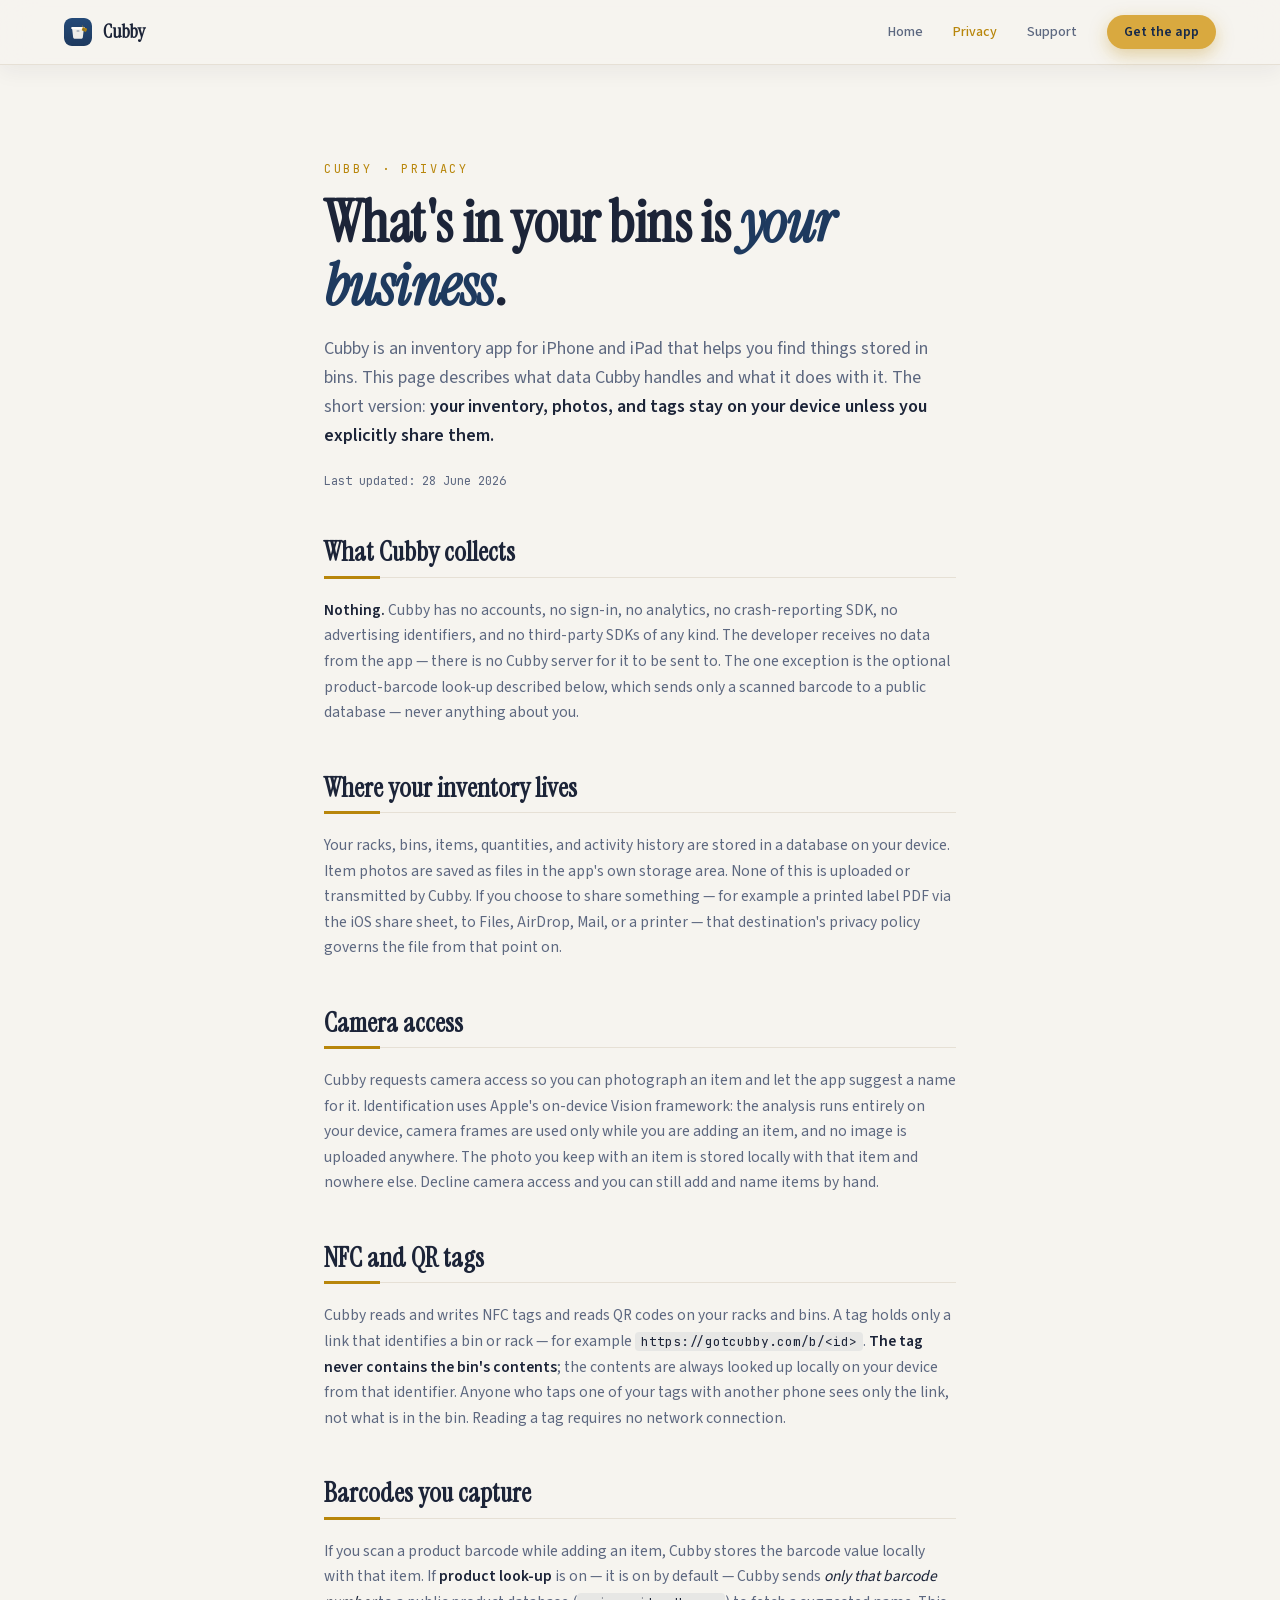
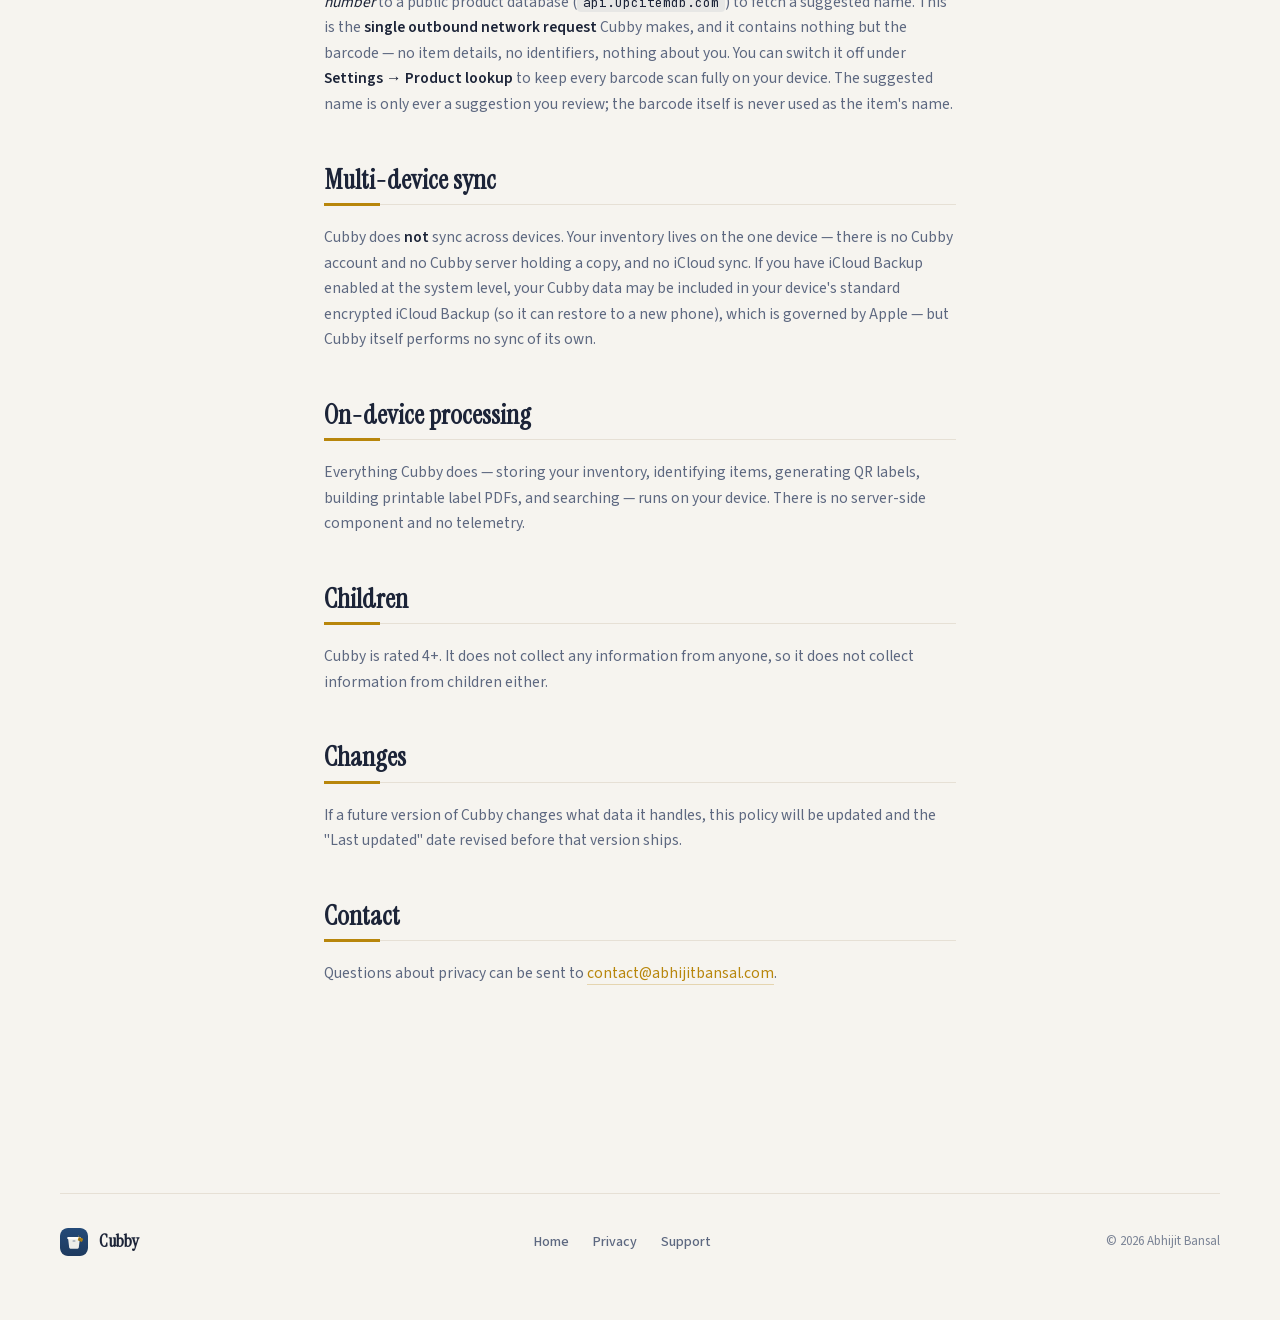
==== commit 30498f7c: "fix: footer shows all 3 site links on every page privacy.html and support.html's footers were self-o" ====
--- a/privacy.html
+++ b/privacy.html
@@ -144,6 +144,7 @@
     </a>
     <div class="links">
       <a href="index.html">Home</a>
+      <a href="privacy.html">Privacy</a>
       <a href="support.html">Support</a>
     </div>
     <div class="copyright">© 2026 Abhijit Bansal</div>
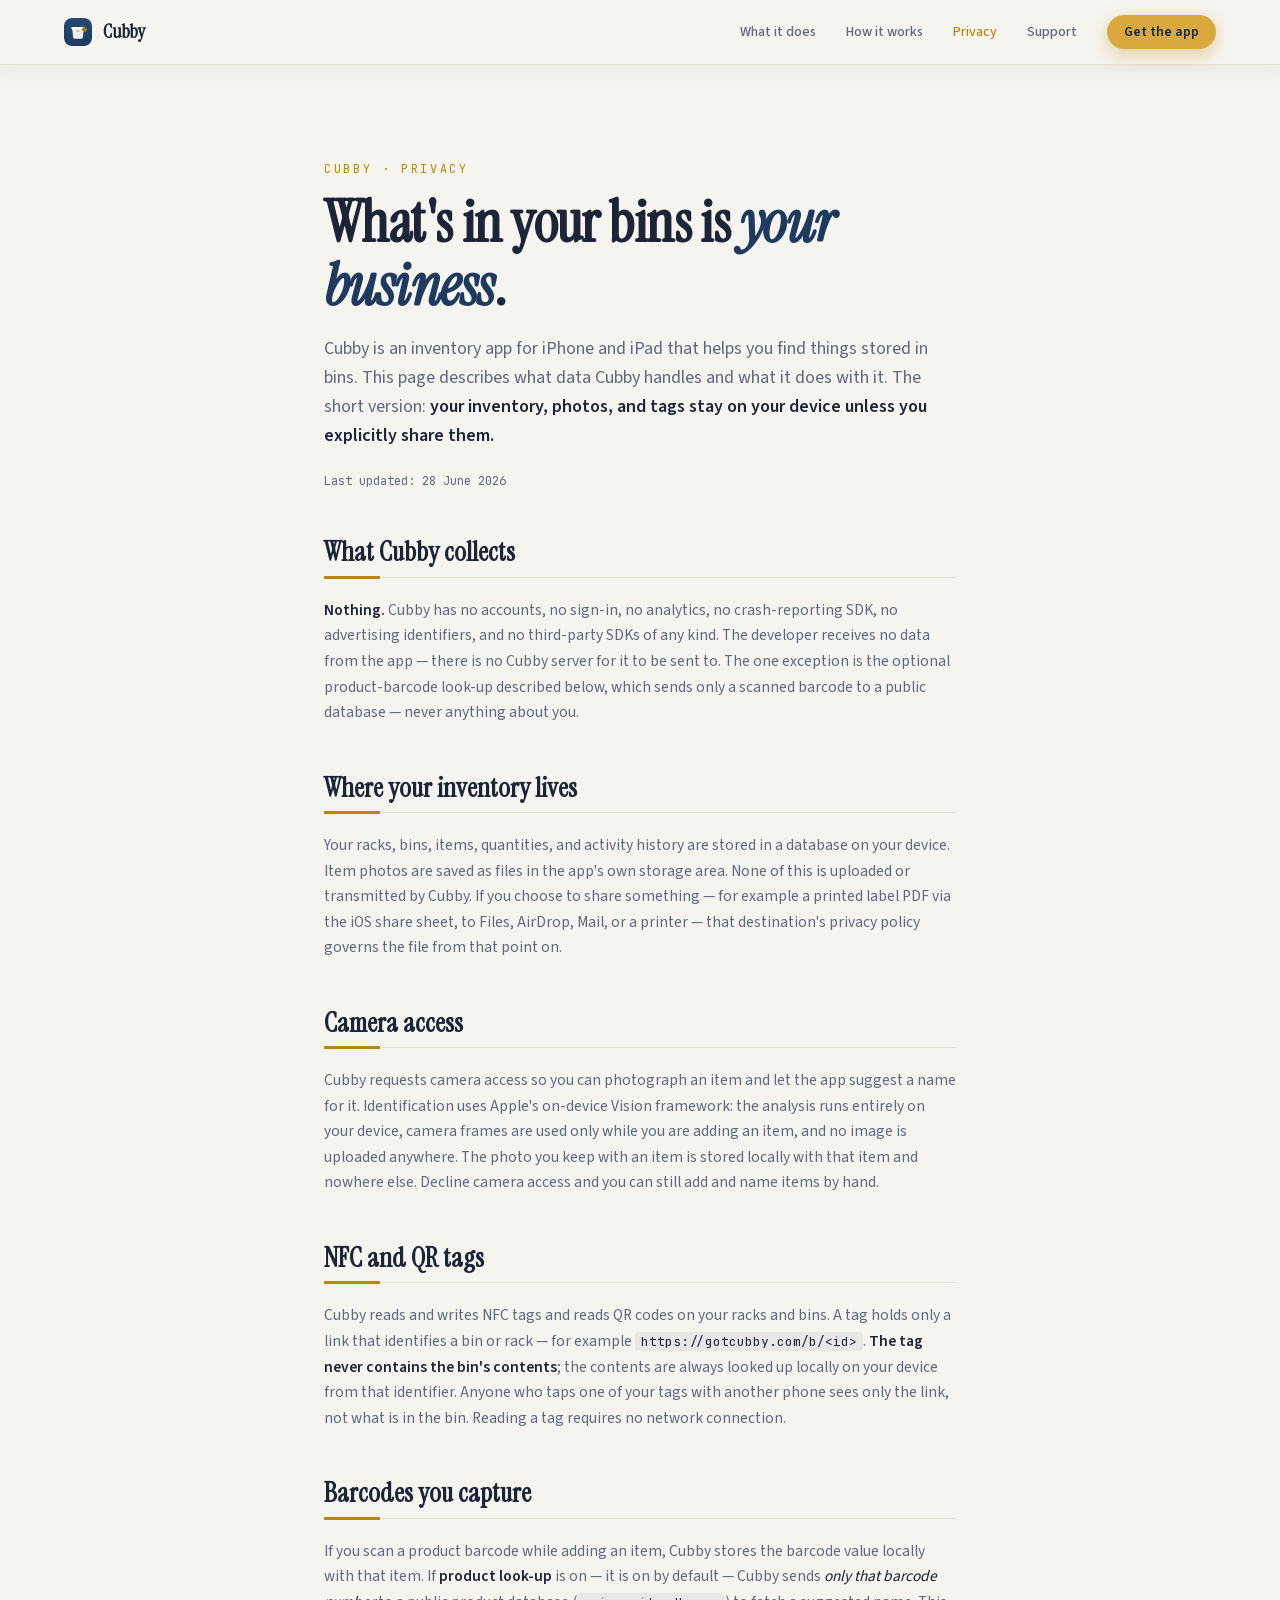
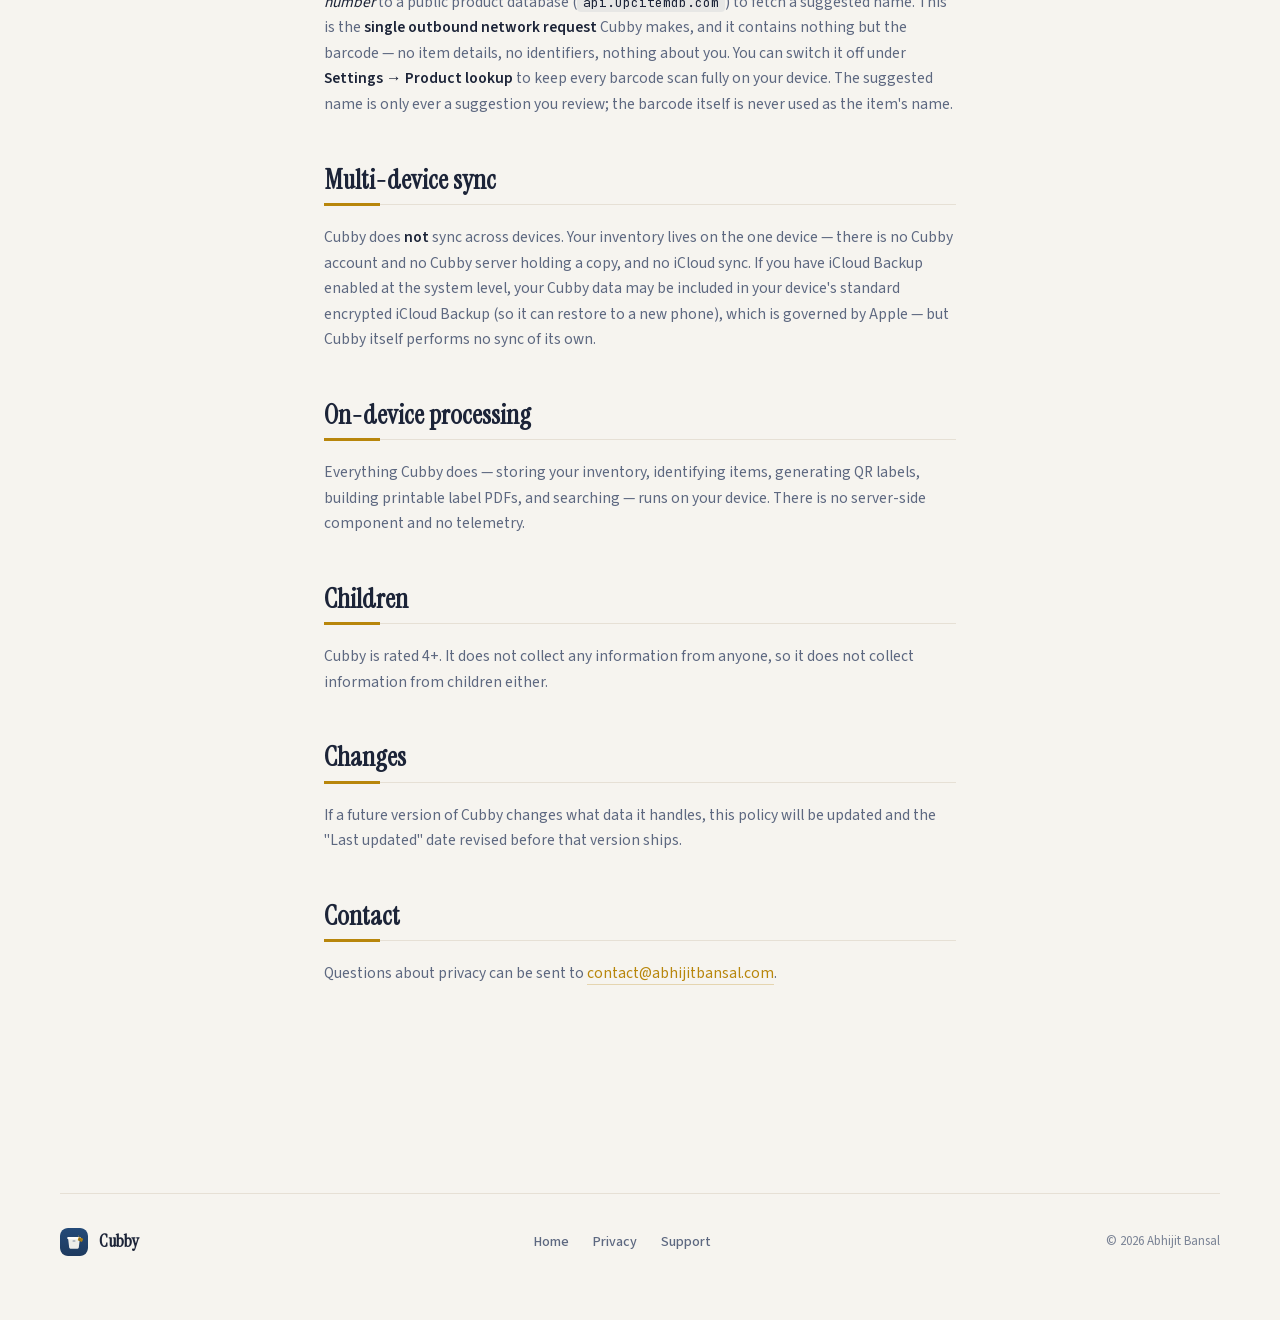
==== commit 814daa90: "fix: match the full home nav (What it does/How it works) on subpages privacy.html and support.html o" ====
--- a/privacy.html
+++ b/privacy.html
@@ -21,7 +21,8 @@
       <span class="name">Cubby</span>
     </a>
     <div class="links">
-      <a href="index.html">Home</a>
+      <a href="index.html#features">What it does</a>
+      <a href="index.html#how">How it works</a>
       <a href="privacy.html" aria-current="page">Privacy</a>
       <a href="support.html">Support</a>
       <a class="cta-pill" href="index.html#download">Get the app</a>
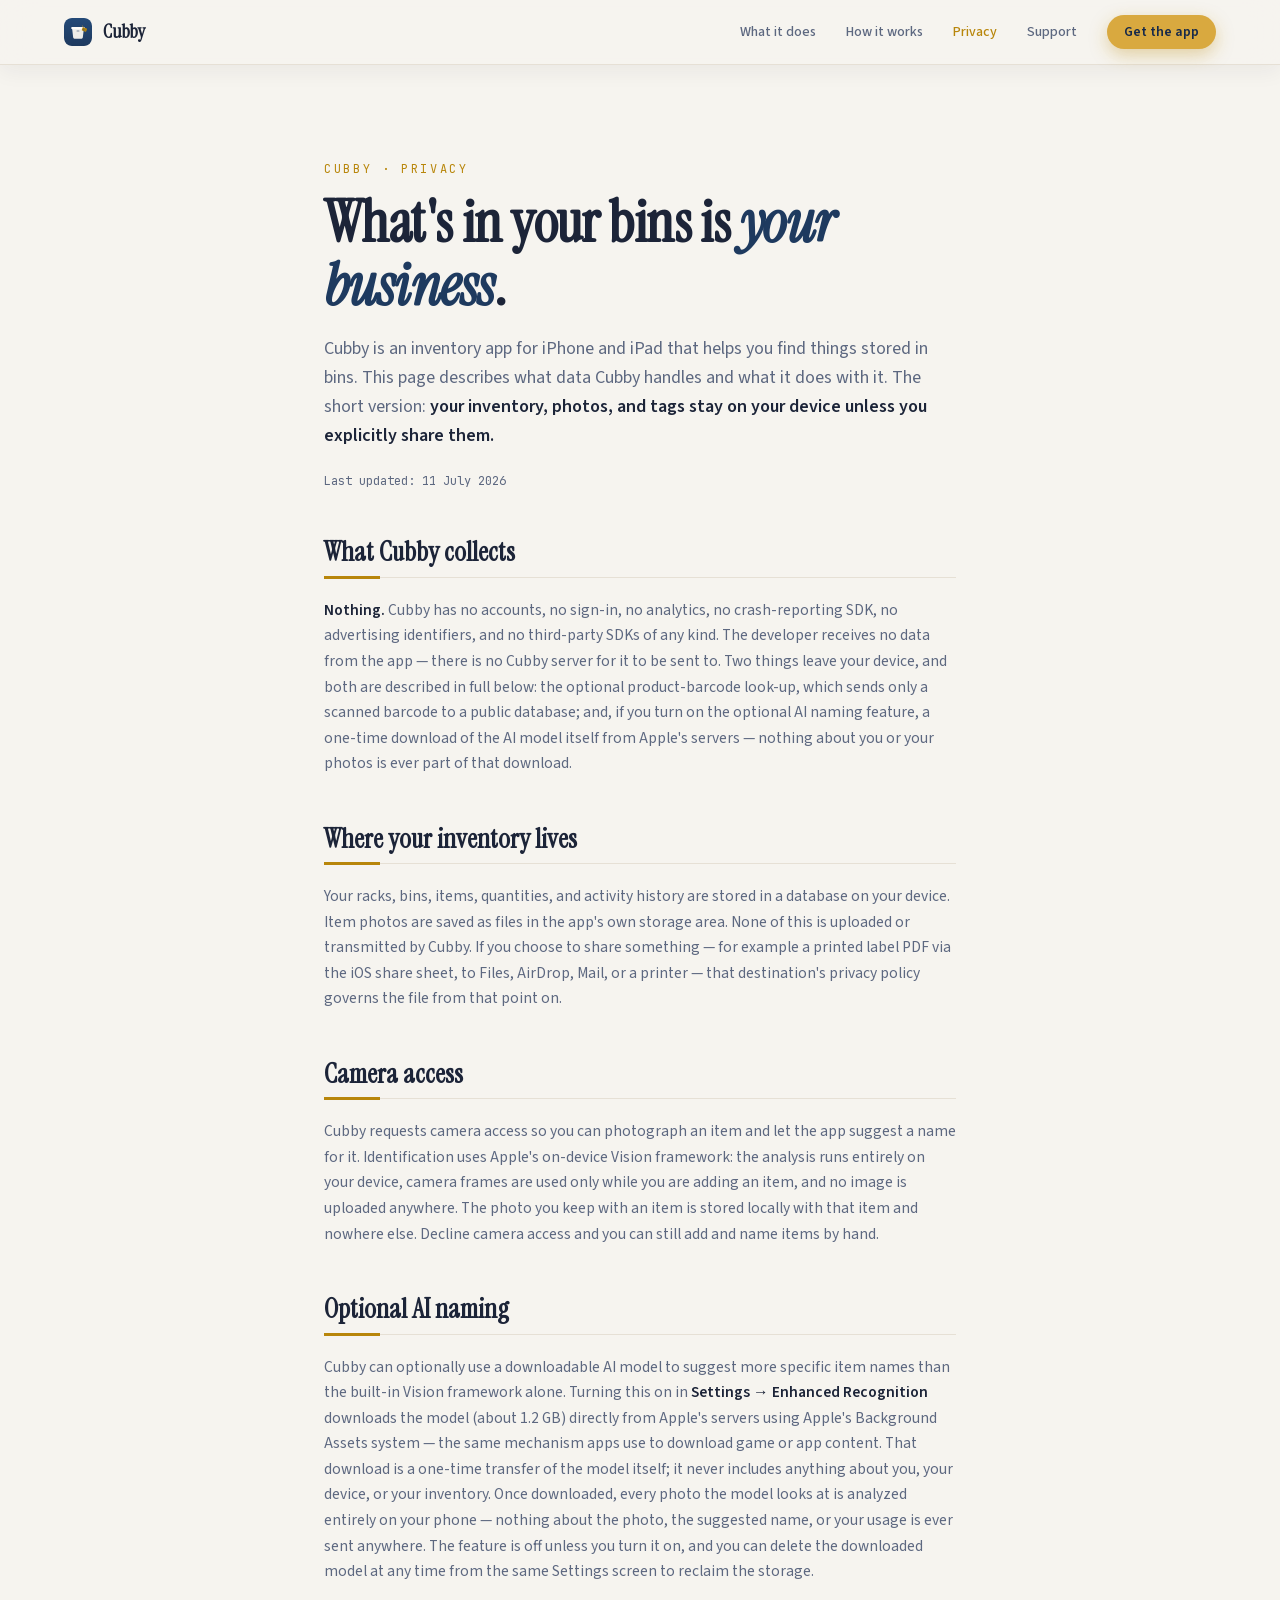
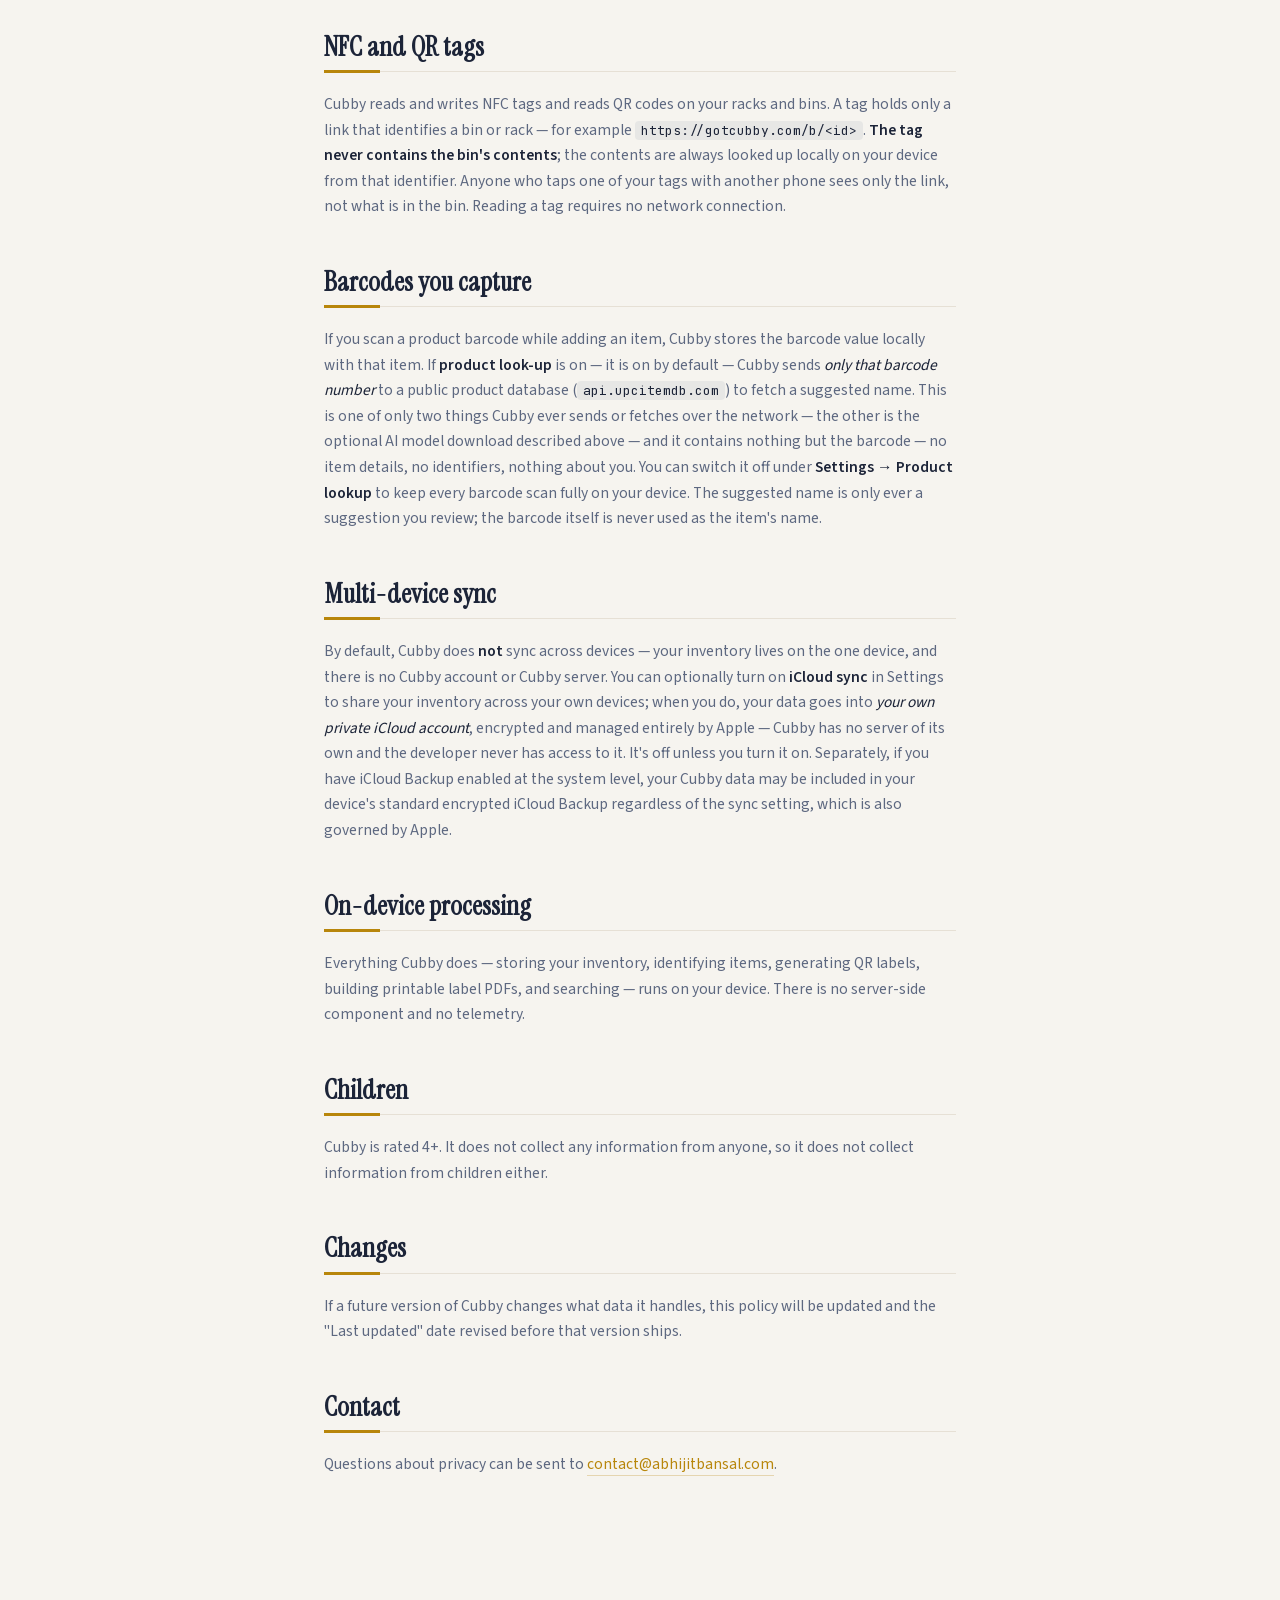
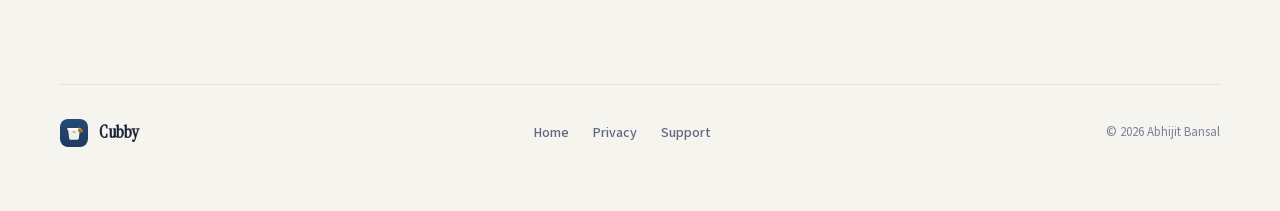
==== commit d5246706: "docs: sync AI architecture explainer + companion site with on-device naming Reuse the existing PR #2" ====
--- a/privacy.html
+++ b/privacy.html
@@ -4,13 +4,28 @@
   <meta charset="utf-8">
   <meta name="viewport" content="width=device-width, initial-scale=1">
   <title>Privacy Policy — Cubby</title>
-  <meta name="description" content="Cubby's privacy policy. The short version: your inventory, photos, and tags stay on your device — the only thing that ever leaves is an optional product-barcode look-up you can switch off.">
+  <meta name="description" content="Cubby's privacy policy: your inventory, photos, and tags stay on your device. Analysis and AI naming run locally — the only things that ever leave are an optional barcode look-up and a one-time AI model download, both switchable off.">
+  <link rel="canonical" href="https://gotcubby.com/privacy.html">
   <link rel="icon" type="image/svg+xml" href="assets/icon.svg">
   <link rel="apple-touch-icon" href="assets/icon.svg">
   <link rel="stylesheet" href="assets/style.css">
   <link rel="stylesheet" href="assets/home.css">
   <link rel="stylesheet" href="assets/legal.css">
   <meta http-equiv="Content-Security-Policy" content="default-src 'self'; script-src 'none'; style-src 'self'; img-src 'self'; font-src 'self'; object-src 'none'; form-action 'none'; base-uri 'self'">
+  <meta property="og:type" content="website">
+  <meta property="og:site_name" content="Cubby">
+  <meta property="og:title" content="Privacy Policy — Cubby">
+  <meta property="og:description" content="Your inventory, photos, and tags stay on your device — the only things that ever leave are an optional barcode look-up and a one-time AI model download, both switchable off.">
+  <meta property="og:url" content="https://gotcubby.com/privacy.html">
+  <meta property="og:image" content="https://gotcubby.com/assets/og-image.png">
+  <meta property="og:image:width" content="1200">
+  <meta property="og:image:height" content="630">
+  <meta property="og:image:alt" content="Cubby — find anything in your bins">
+  <meta property="og:locale" content="en_US">
+  <meta name="twitter:card" content="summary_large_image">
+  <meta name="twitter:title" content="Privacy Policy — Cubby">
+  <meta name="twitter:description" content="Your inventory, photos, and tags stay on your device — the only things that ever leave are an optional barcode look-up and a one-time AI model download, both switchable off.">
+  <meta name="twitter:image" content="https://gotcubby.com/assets/og-image.png">
 </head>
 <body class="home-page">
 <div class="home" id="top">
@@ -40,7 +55,7 @@
         <b>your inventory, photos, and tags stay on your device unless you
         explicitly share them.</b>
       </p>
-      <p class="legal-meta">Last updated: 28 June 2026</p>
+      <p class="legal-meta">Last updated: 11 July 2026</p>
     </div>
 
     <div class="legal-content">
@@ -49,9 +64,12 @@
         <strong>Nothing.</strong> Cubby has no accounts, no sign-in, no
         analytics, no crash-reporting SDK, no advertising identifiers, and no
         third-party SDKs of any kind. The developer receives no data from the
-        app — there is no Cubby server for it to be sent to. The one exception is
-        the optional product-barcode look-up described below, which sends only a
-        scanned barcode to a public database — never anything about you.
+        app — there is no Cubby server for it to be sent to. Two things leave your
+        device, and both are described in full below: the optional product-barcode
+        look-up, which sends only a scanned barcode to a public database; and, if
+        you turn on the optional AI naming feature, a one-time download of the AI
+        model itself from Apple's servers — nothing about you or your photos is
+        ever part of that download.
       </p>
 
       <h2>Where your inventory lives</h2><div class="rule"></div>
@@ -75,6 +93,22 @@
         name items by hand.
       </p>
 
+      <h2>Optional AI naming</h2><div class="rule"></div>
+      <p>
+        Cubby can optionally use a downloadable AI model to suggest more specific
+        item names than the built-in Vision framework alone. Turning this on in
+        <strong>Settings → Enhanced Recognition</strong> downloads the model
+        (about 1.2&nbsp;GB) directly from Apple's servers using Apple's Background
+        Assets system — the same mechanism apps use to download game or app
+        content. That download is a one-time transfer of the model itself; it
+        never includes anything about you, your device, or your inventory. Once
+        downloaded, every photo the model looks at is analyzed entirely on your
+        phone — nothing about the photo, the suggested name, or your usage is
+        ever sent anywhere. The feature is off unless you turn it on, and you can
+        delete the downloaded model at any time from the same Settings screen to
+        reclaim the storage.
+      </p>
+
       <h2>NFC and QR tags</h2><div class="rule"></div>
       <p>
         Cubby reads and writes NFC tags and reads QR codes on your racks and
@@ -92,8 +126,9 @@
         barcode value locally with that item. If <strong>product look-up</strong>
         is on — it is on by default — Cubby sends <em>only that barcode number</em>
         to a public product database (<code>api.upcitemdb.com</code>) to fetch a
-        suggested name. This is the <strong>single outbound network request</strong>
-        Cubby makes, and it contains nothing but the barcode — no item details, no
+        suggested name. This is one of only two things Cubby ever sends or fetches
+        over the network — the other is the optional AI model download described
+        above — and it contains nothing but the barcode — no item details, no
         identifiers, nothing about you. You can switch it off under
         <strong>Settings → Product lookup</strong> to keep every barcode scan fully
         on your device. The suggested name is only ever a suggestion you review;
@@ -102,12 +137,16 @@
 
       <h2>Multi-device sync</h2><div class="rule"></div>
       <p>
-        Cubby does <strong>not</strong> sync across devices. Your inventory lives on
-        the one device — there is no Cubby account and no Cubby server holding a
-        copy, and no iCloud sync. If you have iCloud Backup enabled at the system
-        level, your Cubby data may be included in your device's standard encrypted
-        iCloud Backup (so it can restore to a new phone), which is governed by
-        Apple — but Cubby itself performs no sync of its own.
+        By default, Cubby does <strong>not</strong> sync across devices — your
+        inventory lives on the one device, and there is no Cubby account or Cubby
+        server. You can optionally turn on <strong>iCloud sync</strong> in
+        Settings to share your inventory across your own devices; when you do,
+        your data goes into <em>your own private iCloud account</em>, encrypted
+        and managed entirely by Apple — Cubby has no server of its own and the
+        developer never has access to it. It's off unless you turn it on.
+        Separately, if you have iCloud Backup enabled at the system level, your
+        Cubby data may be included in your device's standard encrypted iCloud
+        Backup regardless of the sync setting, which is also governed by Apple.
       </p>
 
       <h2>On-device processing</h2><div class="rule"></div>
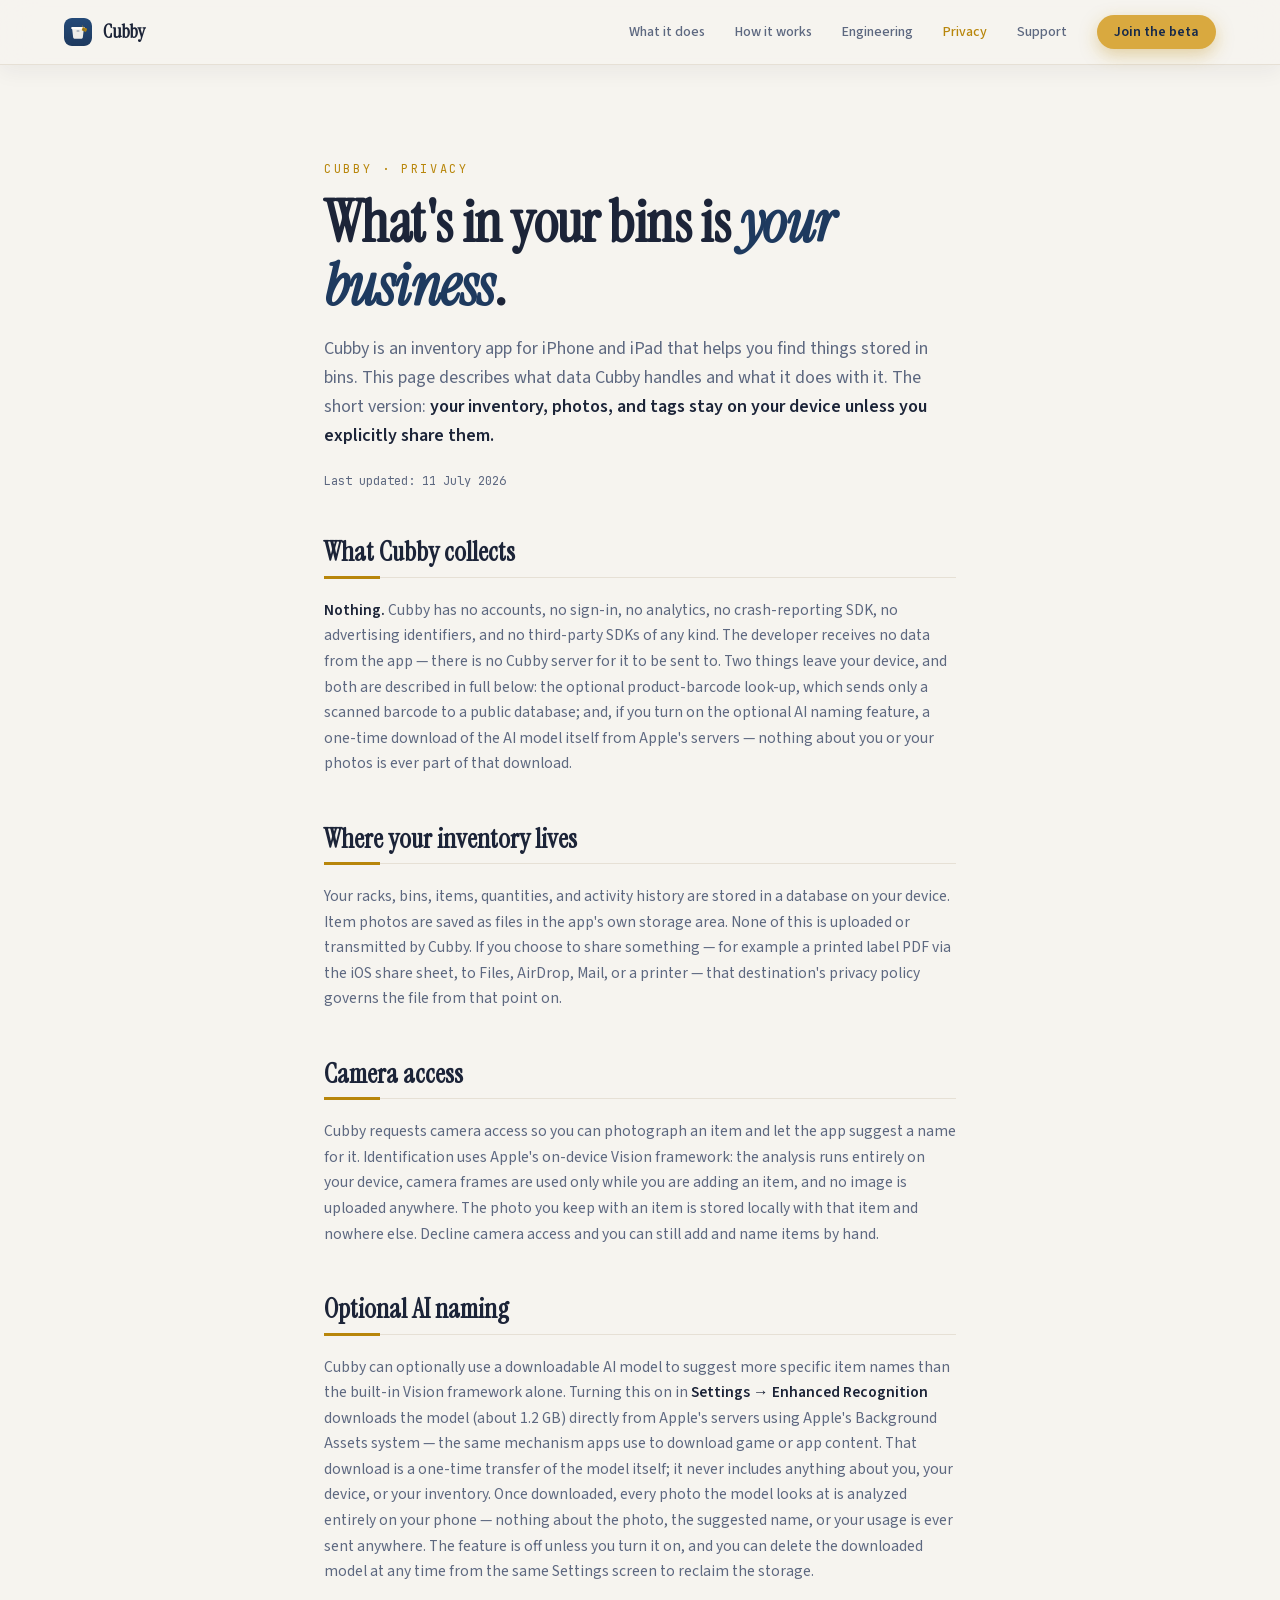
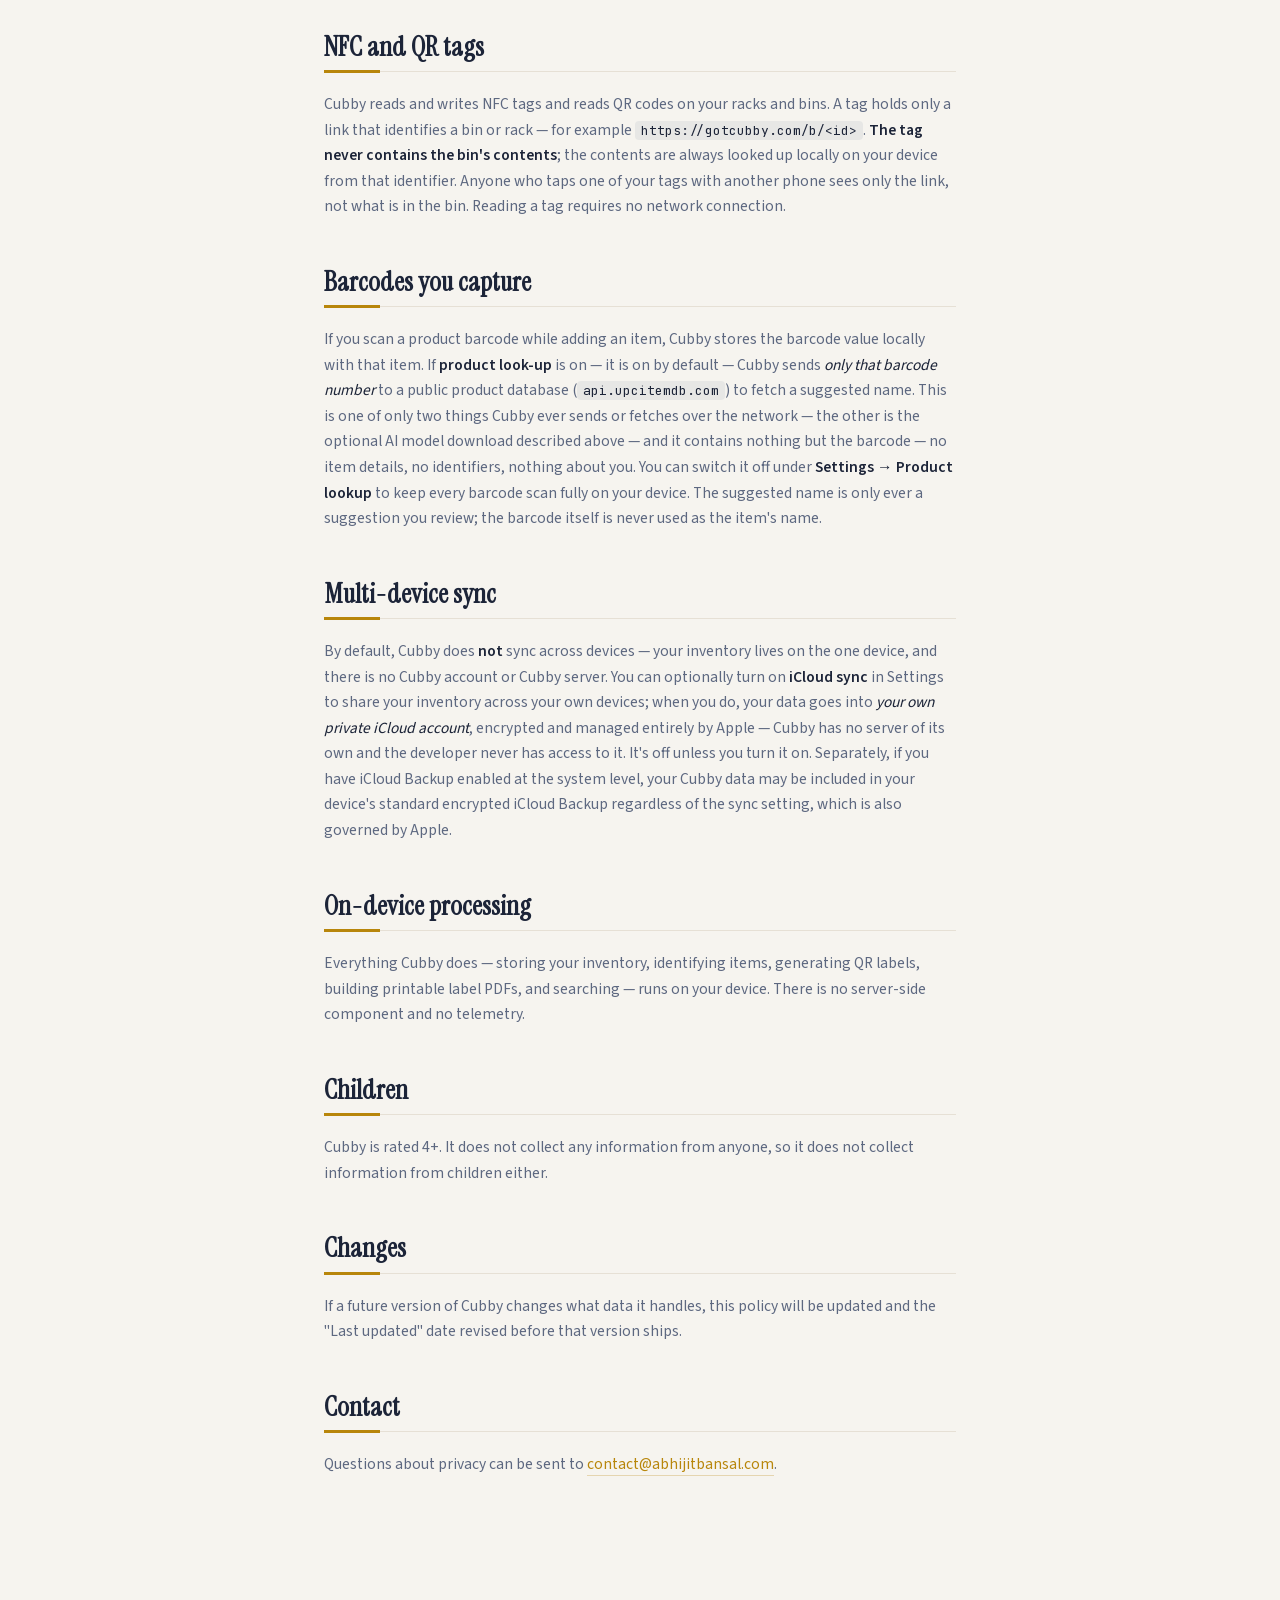
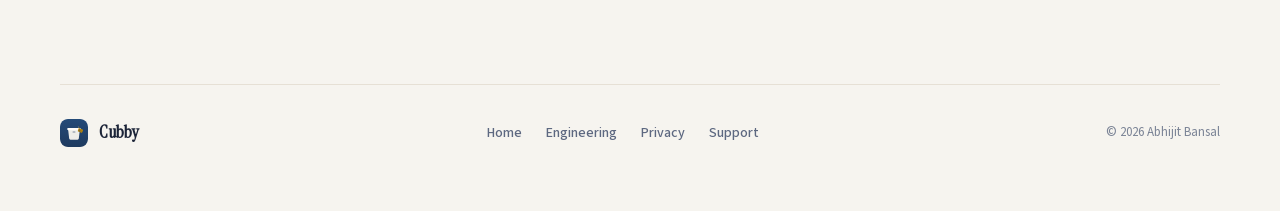
==== commit 90f826e0: "feat(site): motion clips + Engineering nav link on every page - 3 real sim recordings wired into #mo" ====
--- a/privacy.html
+++ b/privacy.html
@@ -38,9 +38,10 @@
     <div class="links">
       <a href="index.html#features">What it does</a>
       <a href="index.html#how">How it works</a>
+      <a href="swiftdata-cloudkit-production.html">Engineering</a>
       <a href="privacy.html" aria-current="page">Privacy</a>
       <a href="support.html">Support</a>
-      <a class="cta-pill" href="index.html#download">Get the app</a>
+      <a class="cta-pill" href="index.html#download">Join the beta</a>
     </div>
   </nav>
 
@@ -184,6 +185,7 @@
     </a>
     <div class="links">
       <a href="index.html">Home</a>
+      <a href="swiftdata-cloudkit-production.html">Engineering</a>
       <a href="privacy.html">Privacy</a>
       <a href="support.html">Support</a>
     </div>
--- a/assets/home.css
+++ b/assets/home.css
@@ -295,3 +295,18 @@
   .home .hero-drag-hint{display:none}
   .home .hero-poster-grid{grid-template-columns:repeat(3,44px);grid-template-rows:repeat(3,34px);gap:10px}
 }
+
+/* ── Feature index (#everything): the in-app "What's in Cubby" catalog as an
+   expandable list. details/summary only — no JS dependency. ── */
+.home .feature-index-groups{max-width:820px;margin:0 auto}
+.home .feature-index-group{border:1px solid var(--hairline);border-radius:12px;margin:0 0 12px;background:rgba(255,255,255,.55);overflow:hidden}
+.home .feature-index-group summary{cursor:pointer;list-style:none;display:flex;align-items:center;gap:10px;padding:16px 20px;font-family:var(--home-font-display);font-size:20px;font-weight:600;color:var(--ink)}
+.home .feature-index-group summary::-webkit-details-marker{display:none}
+.home .feature-index-group summary::before{content:"+";font-family:var(--home-font-mono);font-size:16px;color:var(--home-gold);width:18px;text-align:center;flex:none}
+.home .feature-index-group[open] summary::before{content:"–"}
+.home .feature-index-group summary .count{margin-left:auto;font-family:var(--home-font-mono);font-size:12px;color:var(--ink-dim);background:rgba(30,58,95,.07);padding:2px 10px;border-radius:999px}
+.home .feature-index-group summary:hover{color:var(--home-gold)}
+.home .feature-index-group ul{margin:0;padding:4px 20px 16px 48px;list-style:none}
+.home .feature-index-group li{font-size:15px;line-height:1.6;color:var(--ink-dim);padding:6px 0;border-top:1px solid rgba(28,36,56,.05)}
+.home .feature-index-group li:first-child{border-top:0}
+.home .feature-index-group li strong{color:var(--ink);font-weight:600}
